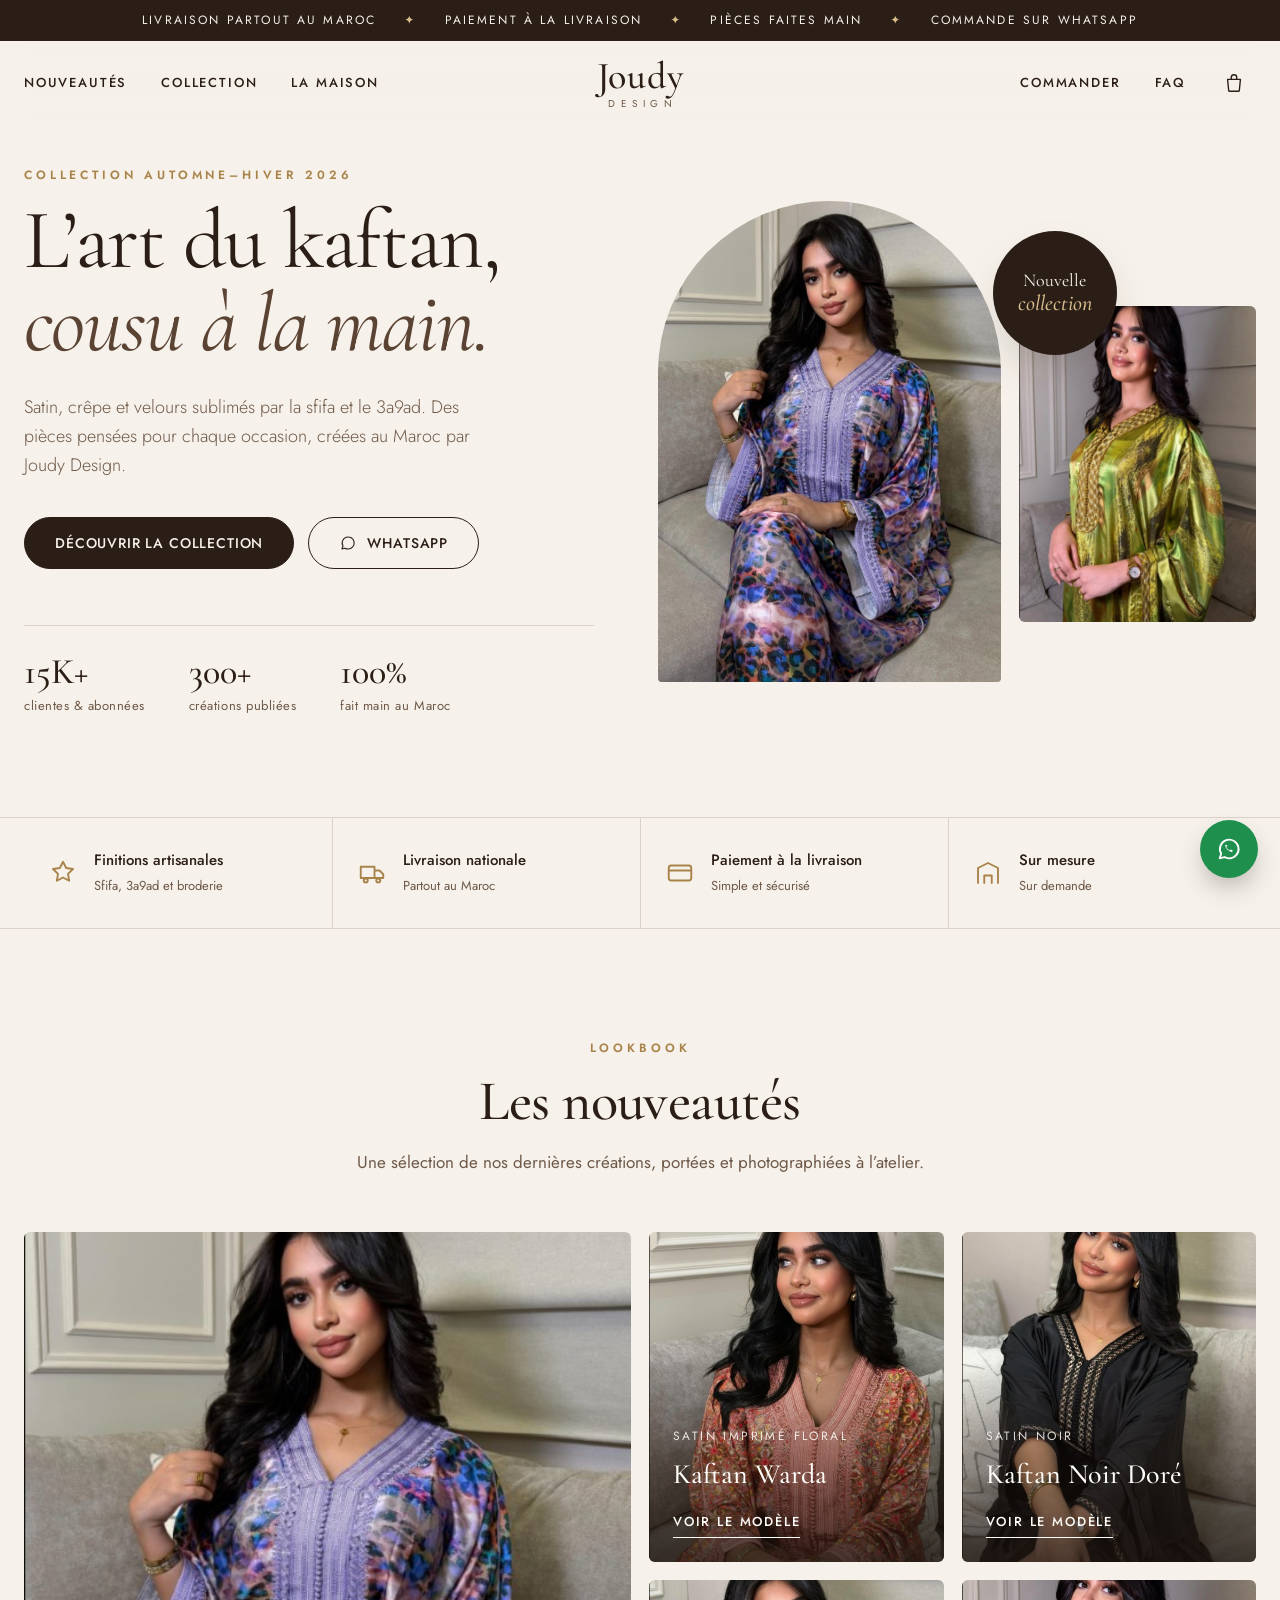
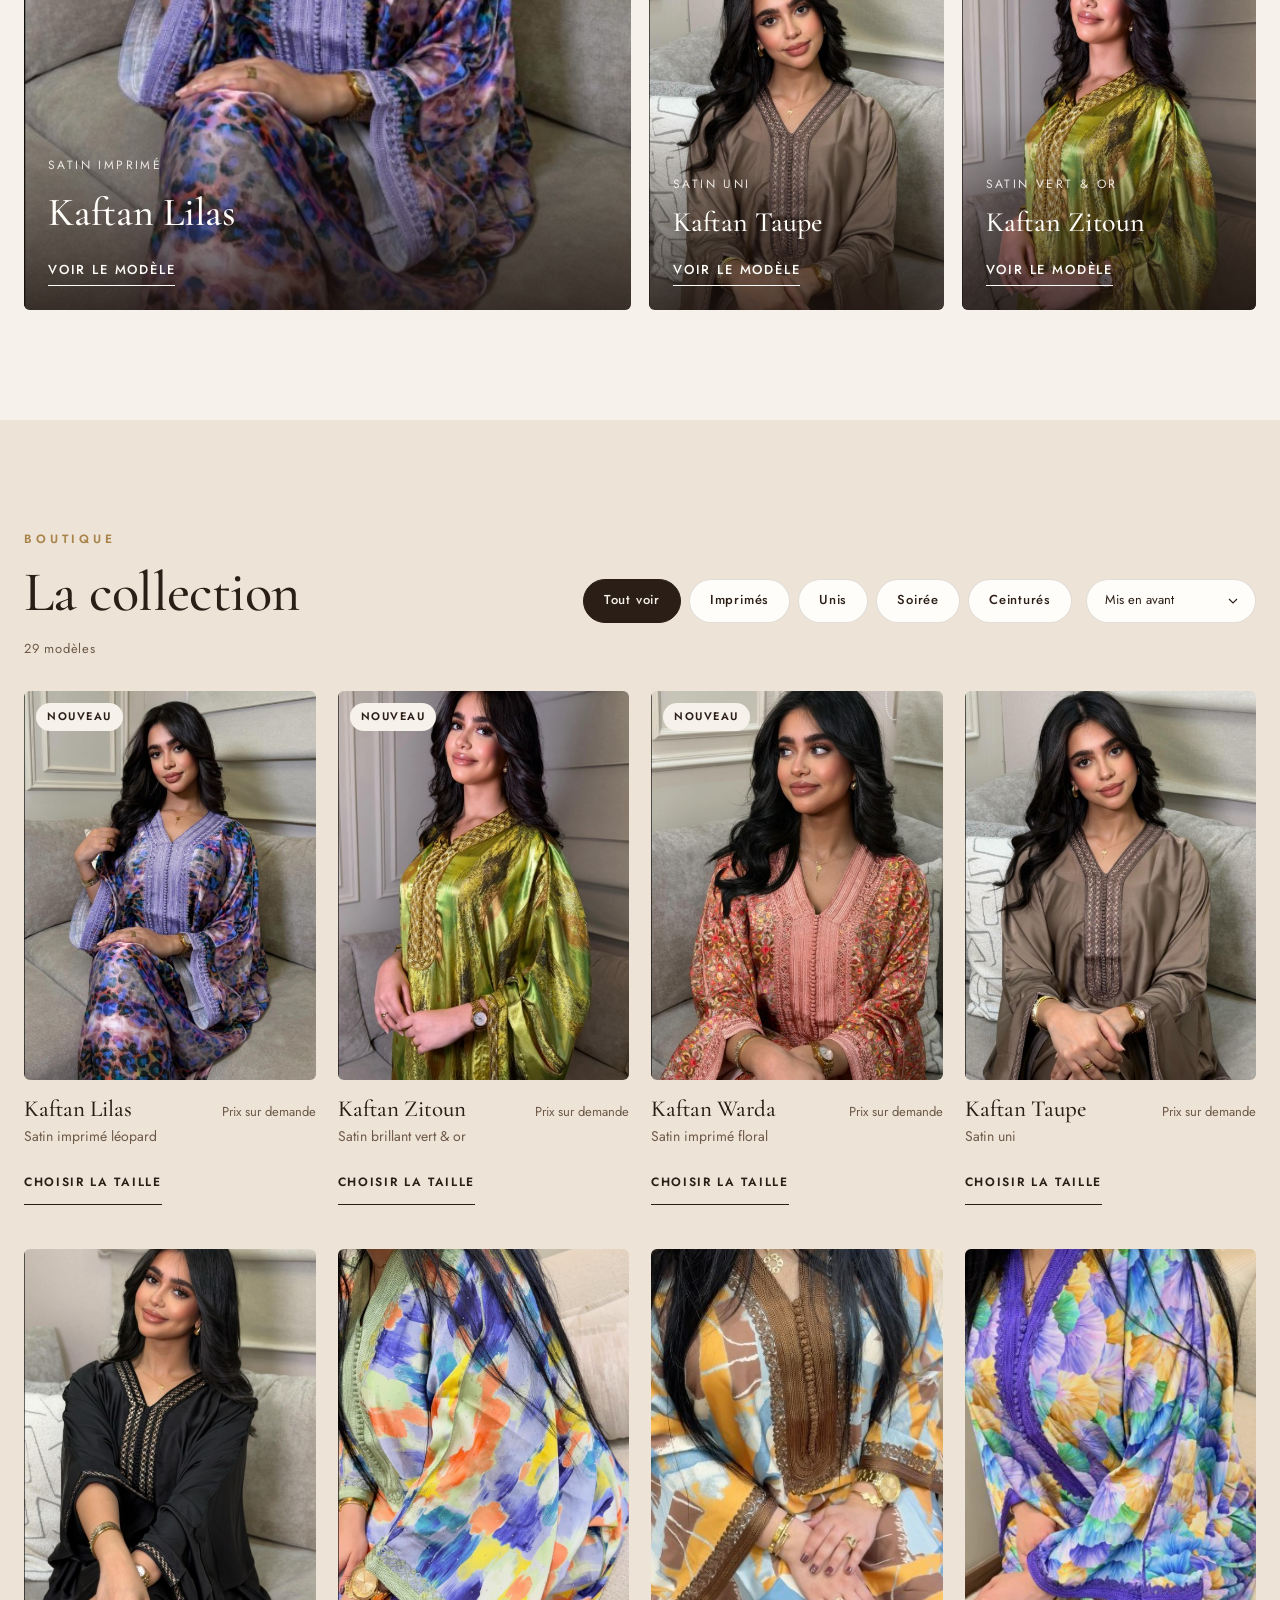
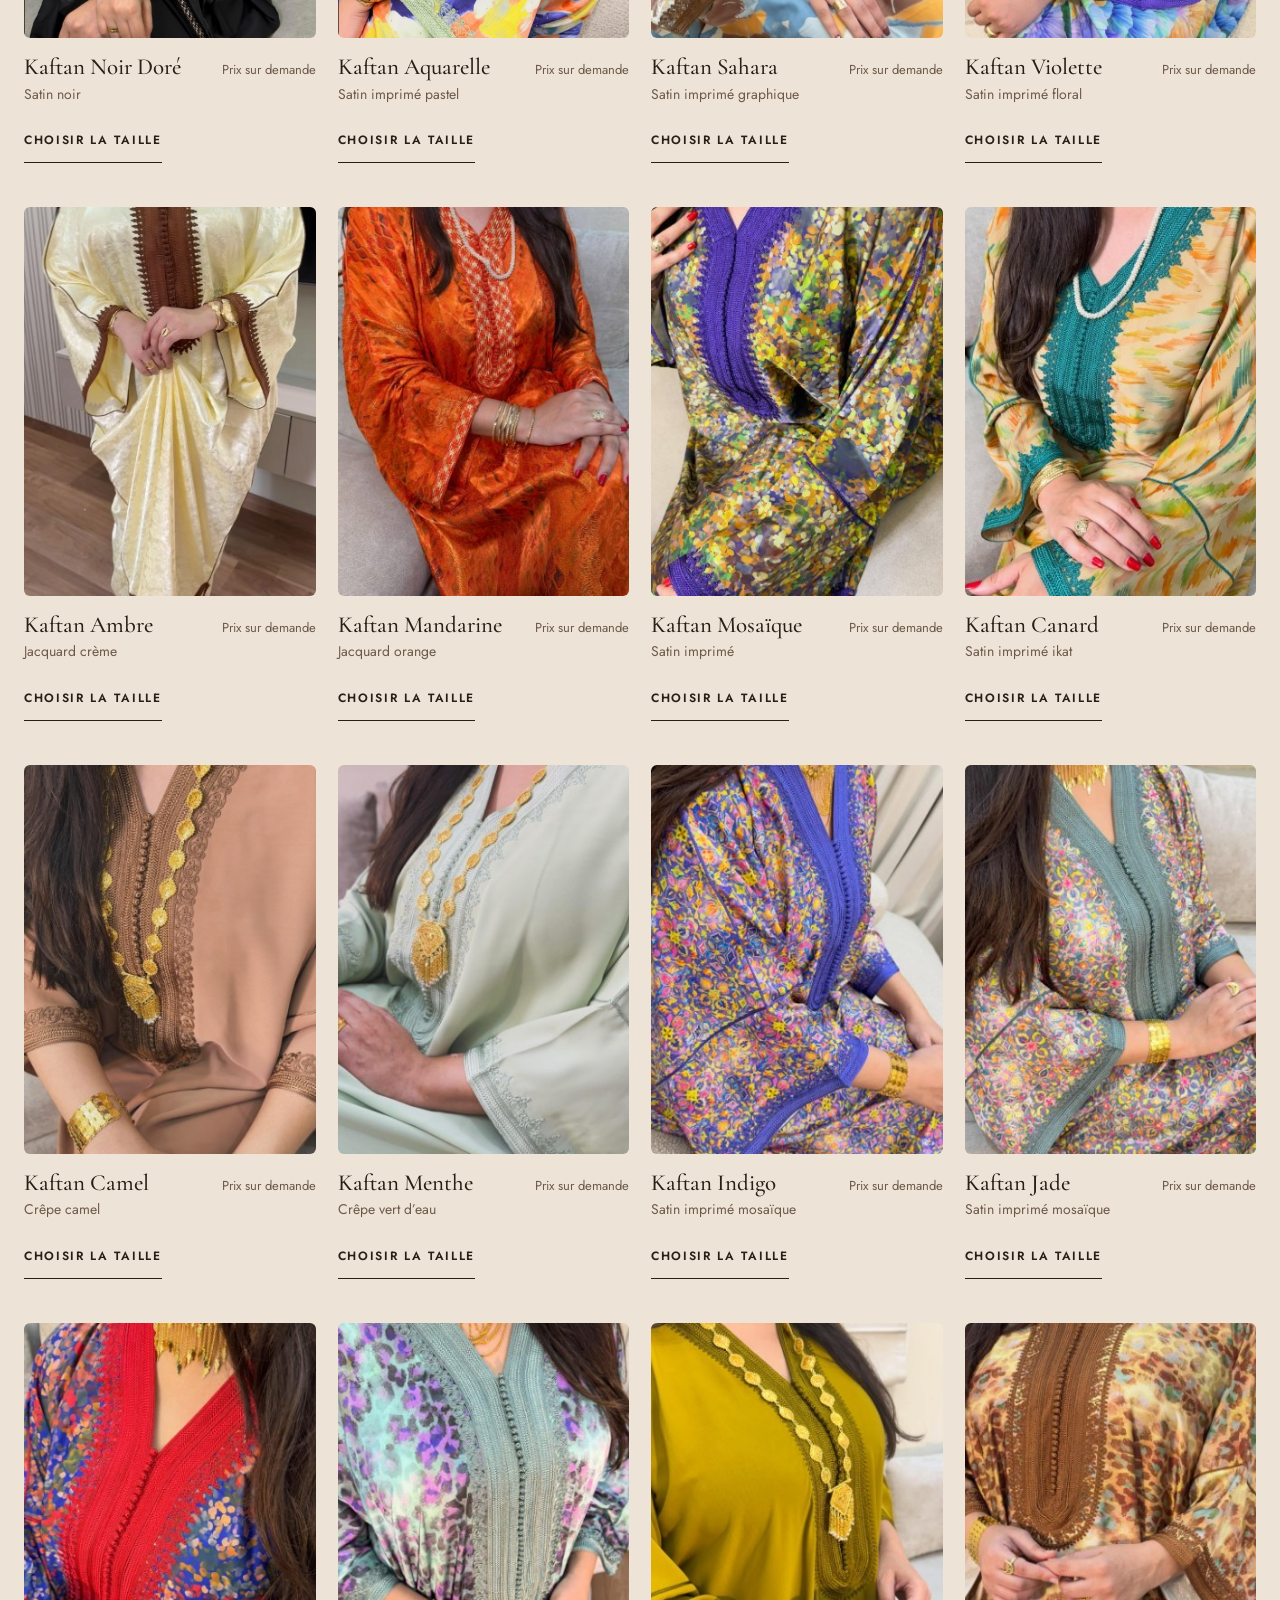
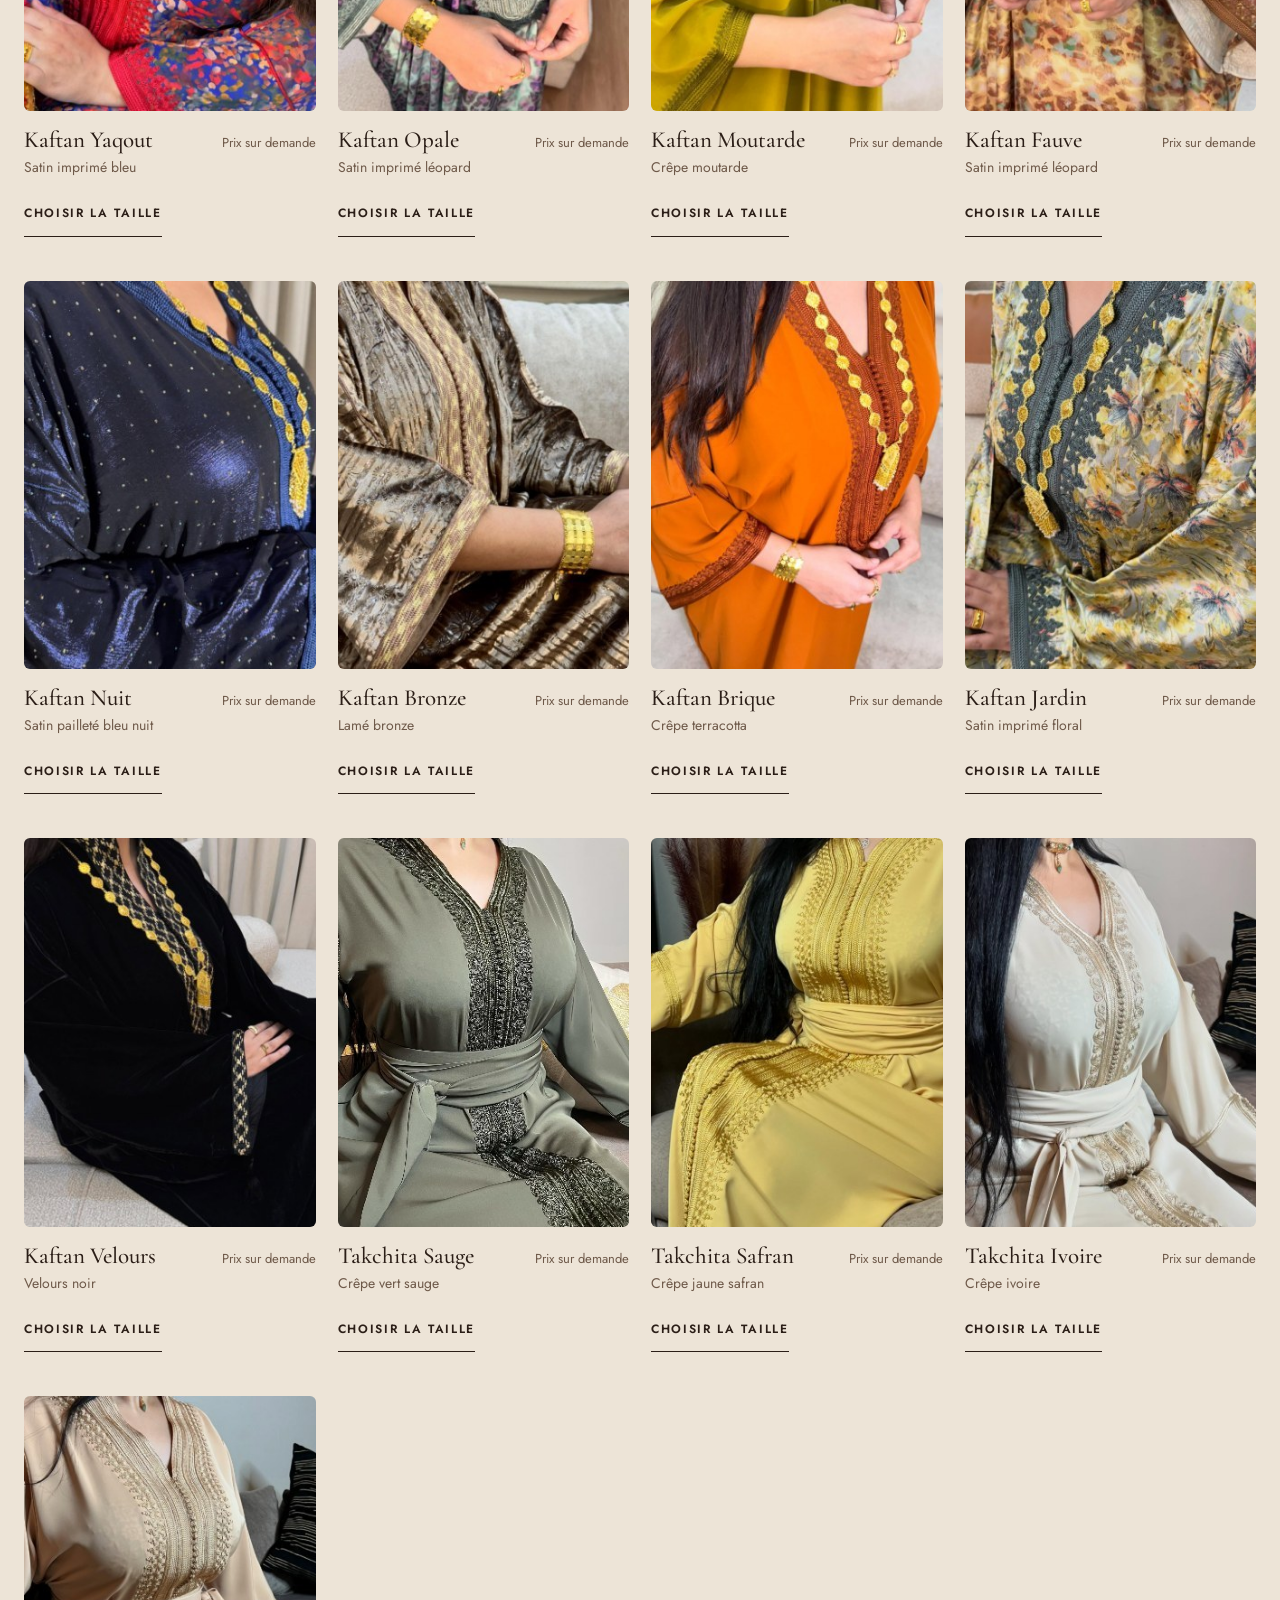
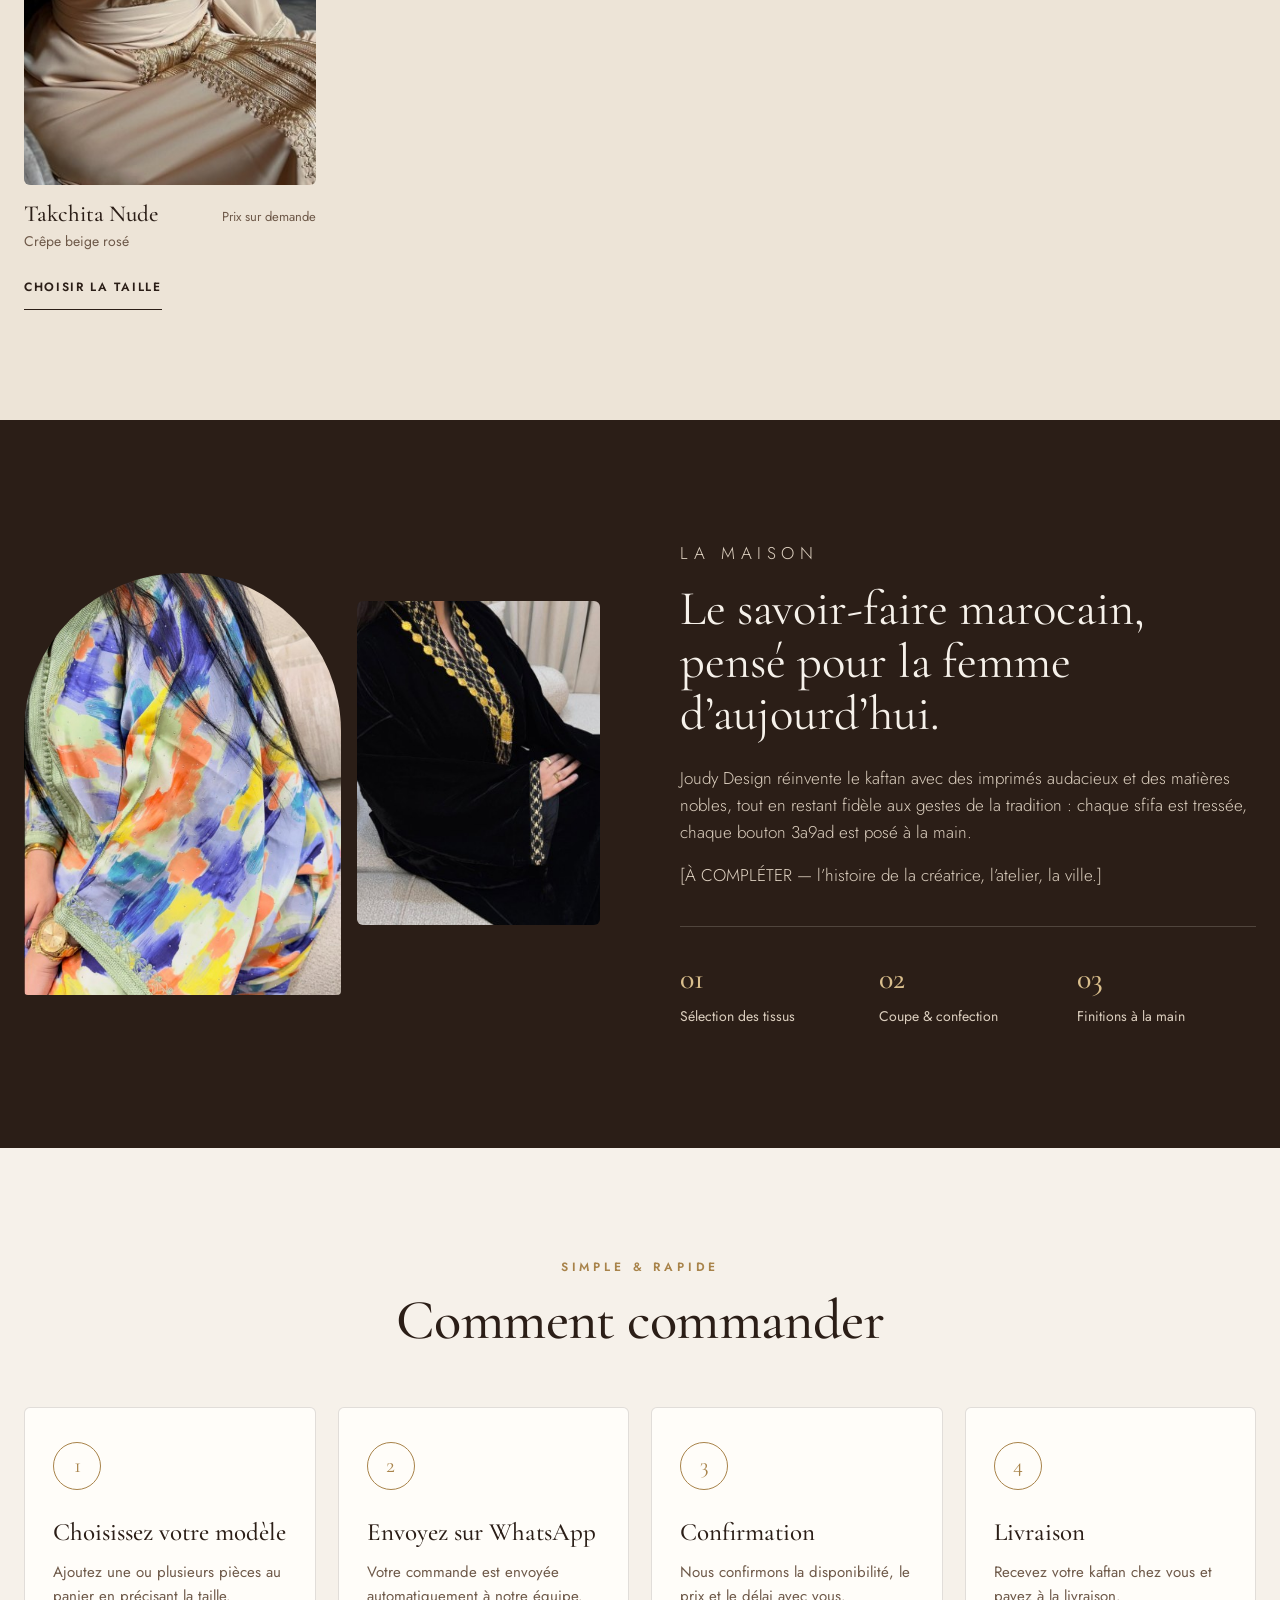
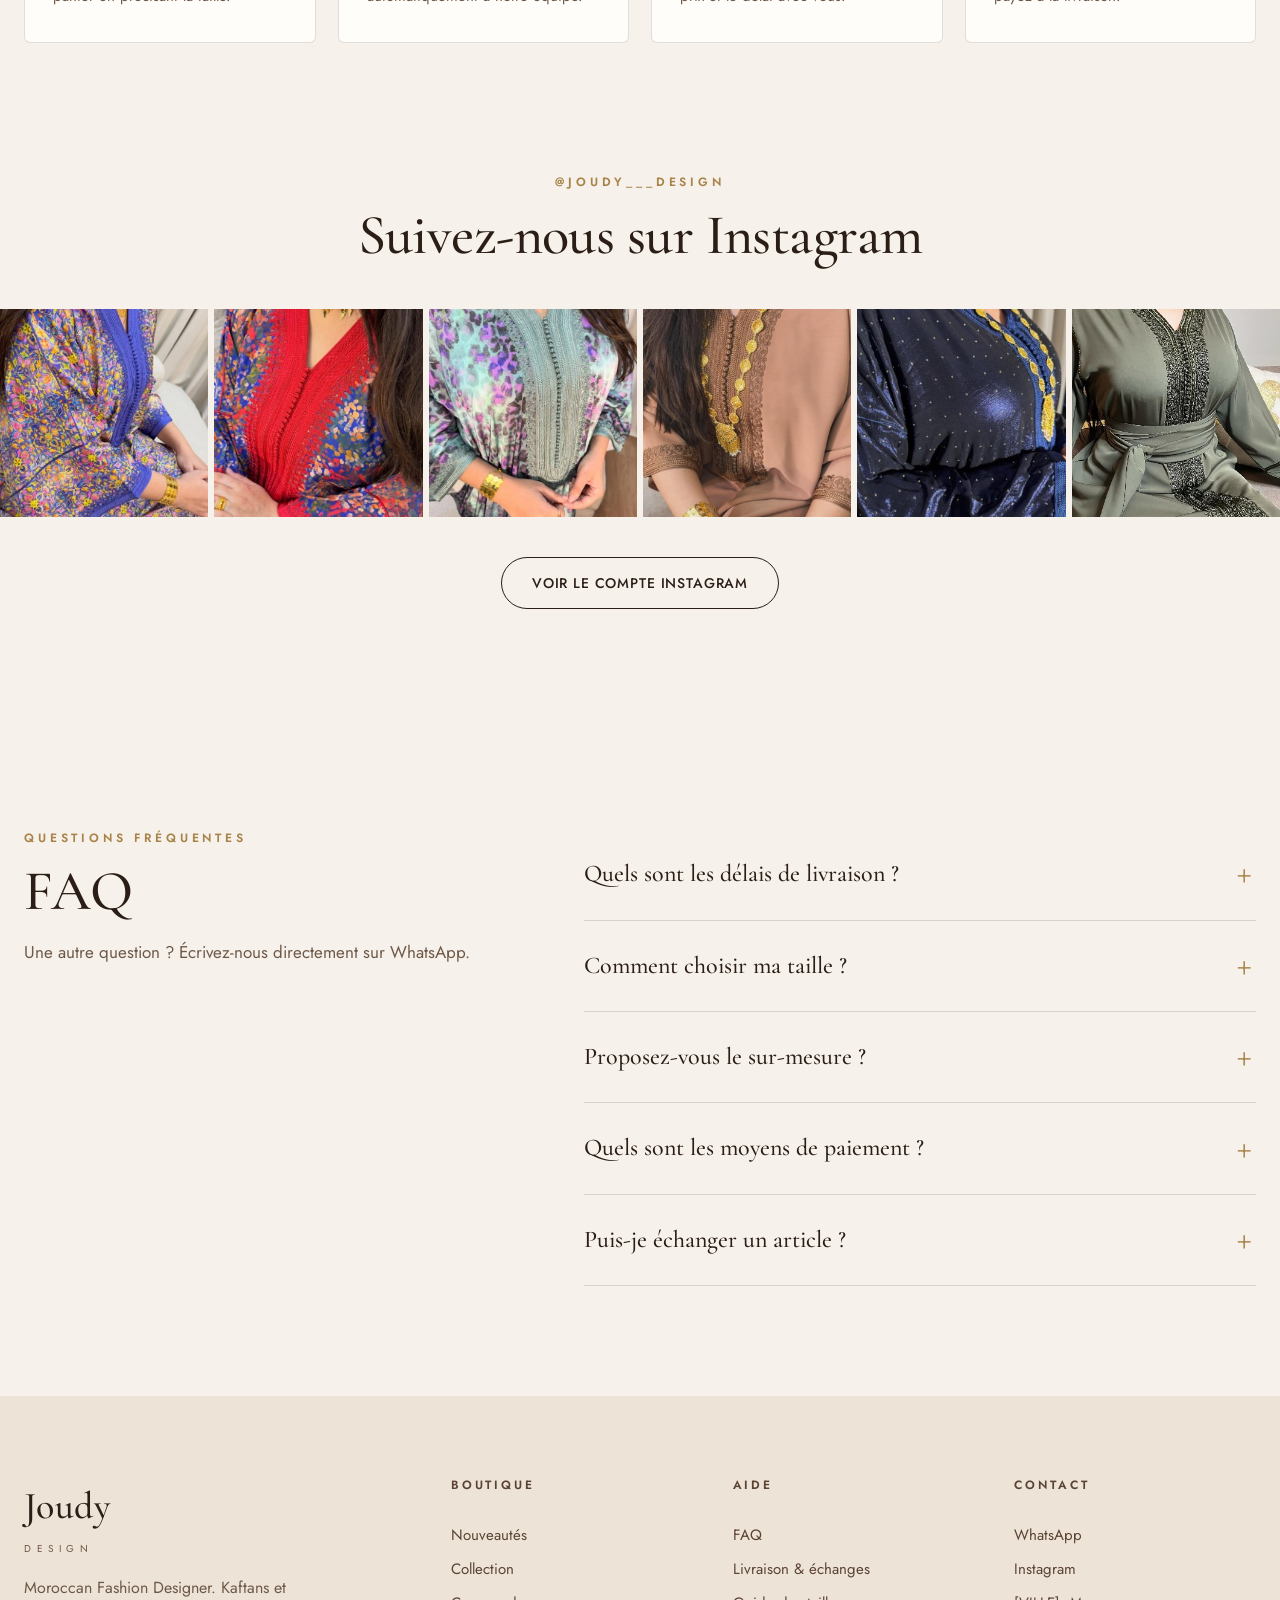
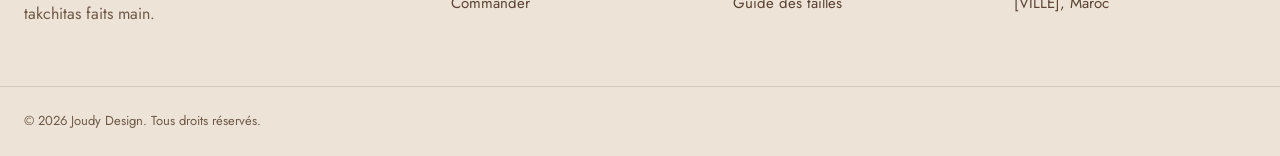
==== index.html @ 3c3fc617 "Site boutique Joudy Design : catalogue, aperçu produit, panier et commande WhatsApp Co-Authored-By: " ====
<!doctype html>
<html lang="fr">
<head>
  <meta charset="utf-8">
  <meta name="viewport" content="width=device-width, initial-scale=1">
  <title>Joudy Design — Kaftans & Takchitas faits main au Maroc</title>
  <meta name="description" content="Joudy Design, créatrice marocaine : kaftans et takchitas en satin, crêpe et velours, finitions sfifa et 3a9ad faites main. Commande sur WhatsApp, livraison partout au Maroc.">
  <meta property="og:title" content="Joudy Design — Moroccan Fashion Designer">
  <meta property="og:description" content="Kaftans et takchitas faits main. Livraison partout au Maroc.">
  <meta property="og:image" content="assets/img/looks/lilas.jpg">
  <link rel="preconnect" href="https://fonts.googleapis.com">
  <link rel="preconnect" href="https://fonts.gstatic.com" crossorigin>
  <link href="https://fonts.googleapis.com/css2?family=Cormorant+Garamond:ital,wght@0,400;0,500;0,600;1,400;1,500&family=Jost:wght@300;400;500;600&display=swap" rel="stylesheet">
  <link rel="stylesheet" href="assets/css/style.css">
</head>
<body>

  <div class="announce">
    <div class="announce__track">
      <span>Livraison partout au Maroc</span><span aria-hidden="true">✦</span>
      <span>Paiement à la livraison</span><span aria-hidden="true">✦</span>
      <span>Pièces faites main</span><span aria-hidden="true">✦</span>
      <span>Commande sur WhatsApp</span>
    </div>
  </div>

  <header class="header" id="header">
    <div class="container header__inner">
      <button class="icon-btn header__burger" id="menuOpen" aria-label="Ouvrir le menu" aria-controls="mobileNav" aria-expanded="false">
        <svg viewBox="0 0 24 24" aria-hidden="true"><path d="M3 7h18M3 12h18M3 17h18"/></svg>
      </button>

      <nav class="nav nav--left" aria-label="Navigation principale">
        <a href="#nouveautes">Nouveautés</a>
        <a href="#collection">Collection</a>
        <a href="#maison">La maison</a>
      </nav>

      <a href="#top" class="logo" aria-label="Joudy Design — accueil">
        <span class="logo__mark">Joudy</span>
        <span class="logo__sub">Design</span>
      </a>

      <div class="header__right">
        <nav class="nav" aria-label="Navigation secondaire">
          <a href="#commande">Commander</a>
          <a href="#faq">FAQ</a>
        </nav>
        <button class="icon-btn cart-btn" id="cartOpen" aria-label="Ouvrir le panier">
          <svg viewBox="0 0 24 24" aria-hidden="true"><path d="M5 8h14l-1.2 12.2a1 1 0 0 1-1 .8H7.2a1 1 0 0 1-1-.8L5 8z"/><path d="M9 8V6a3 3 0 0 1 6 0v2"/></svg>
          <span class="cart-btn__count" id="cartCount">0</span>
        </button>
      </div>
    </div>
  </header>

  <div class="mobile-nav" id="mobileNav" hidden>
    <div class="mobile-nav__panel">
      <button class="icon-btn mobile-nav__close" id="menuClose" aria-label="Fermer le menu">
        <svg viewBox="0 0 24 24" aria-hidden="true"><path d="M6 6l12 12M18 6L6 18"/></svg>
      </button>
      <a href="#nouveautes">Nouveautés</a>
      <a href="#collection">Collection</a>
      <a href="#maison">La maison</a>
      <a href="#commande">Commander</a>
      <a href="#faq">FAQ</a>
    </div>
  </div>

  <main id="top">

    <!-- HERO -->
    <section class="hero">
      <div class="container hero__grid">
        <div class="hero__text reveal">
          <p class="eyebrow">Collection automne–hiver 2026</p>
          <h1 class="hero__title">L’art du kaftan,<br><em>cousu à la main.</em></h1>
          <p class="hero__lead">Satin, crêpe et velours sublimés par la sfifa et le 3a9ad. Des pièces pensées pour chaque occasion, créées au Maroc par Joudy Design.</p>
          <div class="hero__ctas">
            <a href="#collection" class="btn btn--dark">Découvrir la collection</a>
            <a href="#" class="btn btn--ghost js-wa" data-msg="Bonjour Joudy Design, je souhaite avoir plus d’informations sur vos modèles.">
              <svg viewBox="0 0 24 24" aria-hidden="true"><path d="M4 20l1.3-4A8 8 0 1 1 12 20a8 8 0 0 1-4-1.1L4 20z"/></svg>
              WhatsApp
            </a>
          </div>
          <dl class="hero__stats">
            <div><dt>15K+</dt><dd>clientes & abonnées</dd></div>
            <div><dt>300+</dt><dd>créations publiées</dd></div>
            <div><dt>100%</dt><dd>fait main au Maroc</dd></div>
          </dl>
        </div>
        <div class="hero__visual reveal">
          <figure class="hero__main">
            <img src="assets/img/looks/lilas.jpg" alt="Mannequin portant le kaftan Lilas en satin imprimé léopard" fetchpriority="high">
          </figure>
          <figure class="hero__side">
            <img src="assets/img/looks/zitoun.jpg" alt="Kaftan Zitoun en satin vert et or">
          </figure>
          <div class="hero__badge">
            <span>Nouvelle</span>
            <strong>collection</strong>
          </div>
        </div>
      </div>
    </section>

    <!-- VALEURS -->
    <section class="values" aria-label="Nos engagements">
      <div class="container values__grid">
        <div class="value">
          <svg viewBox="0 0 24 24" aria-hidden="true"><path d="M12 3l2.5 5 5.5.8-4 3.9.9 5.5-4.9-2.6-4.9 2.6.9-5.5-4-3.9 5.5-.8z"/></svg>
          <div><strong>Finitions artisanales</strong><span>Sfifa, 3a9ad et broderie</span></div>
        </div>
        <div class="value">
          <svg viewBox="0 0 24 24" aria-hidden="true"><path d="M3 7h11v9H3zM14 10h4l3 3v3h-7z"/><circle cx="7" cy="18" r="1.6"/><circle cx="17" cy="18" r="1.6"/></svg>
          <div><strong>Livraison nationale</strong><span>Partout au Maroc</span></div>
        </div>
        <div class="value">
          <svg viewBox="0 0 24 24" aria-hidden="true"><rect x="3" y="6" width="18" height="12" rx="2"/><path d="M3 10h18"/></svg>
          <div><strong>Paiement à la livraison</strong><span>Simple et sécurisé</span></div>
        </div>
        <div class="value">
          <svg viewBox="0 0 24 24" aria-hidden="true"><path d="M4 20V8l8-4 8 4v12"/><path d="M9 20v-6h6v6"/></svg>
          <div><strong>Sur mesure</strong><span>Sur demande</span></div>
        </div>
      </div>
    </section>

    <!-- NOUVEAUTÉS / LOOKBOOK -->
    <section class="section" id="nouveautes">
      <div class="container">
        <div class="section__head reveal">
          <p class="eyebrow">Lookbook</p>
          <h2 class="section__title">Les nouveautés</h2>
          <p class="section__lead">Une sélection de nos dernières créations, portées et photographiées à l’atelier.</p>
        </div>
        <div class="looks">
          <article class="look look--tall reveal" data-id="lilas">
            <img src="assets/img/looks/lilas.jpg" alt="Kaftan Lilas" loading="lazy">
            <div class="look__info"><span>Satin imprimé</span><h3>Kaftan Lilas</h3><button class="link-btn js-quick" data-id="lilas">Voir le modèle</button></div>
          </article>
          <article class="look reveal" data-id="rose">
            <img src="assets/img/looks/rose.jpg" alt="Kaftan Warda" loading="lazy">
            <div class="look__info"><span>Satin imprimé floral</span><h3>Kaftan Warda</h3><button class="link-btn js-quick" data-id="rose">Voir le modèle</button></div>
          </article>
          <article class="look reveal" data-id="noir-dore">
            <img src="assets/img/looks/noir.jpg" alt="Kaftan Noir Doré" loading="lazy">
            <div class="look__info"><span>Satin noir</span><h3>Kaftan Noir Doré</h3><button class="link-btn js-quick" data-id="noir-dore">Voir le modèle</button></div>
          </article>
          <article class="look reveal" data-id="taupe">
            <img src="assets/img/looks/taupe.jpg" alt="Kaftan Taupe" loading="lazy">
            <div class="look__info"><span>Satin uni</span><h3>Kaftan Taupe</h3><button class="link-btn js-quick" data-id="taupe">Voir le modèle</button></div>
          </article>
          <article class="look reveal" data-id="zitoun">
            <img src="assets/img/looks/zitoun.jpg" alt="Kaftan Zitoun" loading="lazy">
            <div class="look__info"><span>Satin vert & or</span><h3>Kaftan Zitoun</h3><button class="link-btn js-quick" data-id="zitoun">Voir le modèle</button></div>
          </article>
        </div>
      </div>
    </section>

    <!-- COLLECTION -->
    <section class="section section--sand" id="collection">
      <div class="container">
        <div class="collection__head reveal">
          <div>
            <p class="eyebrow">Boutique</p>
            <h2 class="section__title">La collection</h2>
          </div>
          <div class="collection__tools">
            <div class="filters" id="filters" role="group" aria-label="Filtrer par catégorie"></div>
            <label class="sort">
              <span class="visually-hidden">Trier</span>
              <select id="sort">
                <option value="default">Mis en avant</option>
                <option value="new">Nouveautés d’abord</option>
                <option value="az">Nom A → Z</option>
              </select>
            </label>
          </div>
        </div>
        <p class="collection__count" id="count" aria-live="polite"></p>
        <div class="grid" id="grid"></div>
      </div>
    </section>

    <!-- LA MAISON -->
    <section class="maison" id="maison">
      <div class="container maison__grid">
        <div class="maison__imgs reveal">
          <img src="assets/img/looks/aquarelle.jpg" alt="Détail de sfifa sur un kaftan imprimé" loading="lazy">
          <img src="assets/img/products/velours.jpg" alt="Détail du galon doré sur un kaftan en velours" loading="lazy">
        </div>
        <div class="maison__text reveal">
          <p class="eyebrow eyebrow--light">La maison</p>
          <h2>Le savoir-faire marocain, pensé pour la femme d’aujourd’hui.</h2>
          <p>Joudy Design réinvente le kaftan avec des imprimés audacieux et des matières nobles, tout en restant fidèle aux gestes de la tradition : chaque sfifa est tressée, chaque bouton 3a9ad est posé à la main.</p>
          <p>[À COMPLÉTER — l’histoire de la créatrice, l’atelier, la ville.]</p>
          <ul class="maison__list">
            <li><strong>01</strong><span>Sélection des tissus</span></li>
            <li><strong>02</strong><span>Coupe & confection</span></li>
            <li><strong>03</strong><span>Finitions à la main</span></li>
          </ul>
        </div>
      </div>
    </section>

    <!-- COMMANDER -->
    <section class="section" id="commande">
      <div class="container">
        <div class="section__head reveal">
          <p class="eyebrow">Simple & rapide</p>
          <h2 class="section__title">Comment commander</h2>
        </div>
        <ol class="steps">
          <li class="step reveal"><span class="step__n">1</span><h3>Choisissez votre modèle</h3><p>Ajoutez une ou plusieurs pièces au panier en précisant la taille.</p></li>
          <li class="step reveal"><span class="step__n">2</span><h3>Envoyez sur WhatsApp</h3><p>Votre commande est envoyée automatiquement à notre équipe.</p></li>
          <li class="step reveal"><span class="step__n">3</span><h3>Confirmation</h3><p>Nous confirmons la disponibilité, le prix et le délai avec vous.</p></li>
          <li class="step reveal"><span class="step__n">4</span><h3>Livraison</h3><p>Recevez votre kaftan chez vous et payez à la livraison.</p></li>
        </ol>
      </div>
    </section>

    <!-- INSTAGRAM -->
    <section class="insta">
      <div class="container insta__head reveal">
        <p class="eyebrow">@joudy___design</p>
        <h2 class="section__title">Suivez-nous sur Instagram</h2>
      </div>
      <div class="insta__strip">
        <img src="assets/img/products/indigo.jpg" alt="" loading="lazy">
        <img src="assets/img/products/yaqout.jpg" alt="" loading="lazy">
        <img src="assets/img/products/opale.jpg" alt="" loading="lazy">
        <img src="assets/img/products/camel.jpg" alt="" loading="lazy">
        <img src="assets/img/products/nuit.jpg" alt="" loading="lazy">
        <img src="assets/img/products/sauge.jpg" alt="" loading="lazy">
      </div>
      <div class="container insta__cta">
        <a class="btn btn--ghost js-insta" href="https://www.instagram.com/joudy___design/" target="_blank" rel="noopener">Voir le compte Instagram</a>
      </div>
    </section>

    <!-- FAQ -->
    <section class="section" id="faq">
      <div class="container faq">
        <div class="section__head section__head--left reveal">
          <p class="eyebrow">Questions fréquentes</p>
          <h2 class="section__title">FAQ</h2>
          <p class="section__lead">Une autre question ? Écrivez-nous directement sur WhatsApp.</p>
        </div>
        <div class="faq__list reveal">
          <details>
            <summary>Quels sont les délais de livraison ?</summary>
            <p>[À COMPLÉTER — ex. 24 à 72 h selon la ville pour les pièces disponibles.]</p>
          </details>
          <details>
            <summary>Comment choisir ma taille ?</summary>
            <p>Nos kaftans ont une coupe ample. Indiquez votre taille habituelle ; en cas de doute, envoyez-nous vos mesures sur WhatsApp et nous vous conseillerons.</p>
          </details>
          <details>
            <summary>Proposez-vous le sur-mesure ?</summary>
            <p>Oui, sur demande. Choisissez « Sur mesure » comme taille et nous vous contacterons pour prendre vos mesures.</p>
          </details>
          <details>
            <summary>Quels sont les moyens de paiement ?</summary>
            <p>Paiement à la livraison partout au Maroc. [À COMPLÉTER — virement, autres moyens.]</p>
          </details>
          <details>
            <summary>Puis-je échanger un article ?</summary>
            <p>[À COMPLÉTER — conditions d’échange et de retour.]</p>
          </details>
        </div>
      </div>
    </section>
  </main>

  <footer class="footer">
    <div class="container footer__grid">
      <div class="footer__brand">
        <span class="logo__mark">Joudy</span>
        <span class="logo__sub">Design</span>
        <p>Moroccan Fashion Designer. Kaftans et takchitas faits main.</p>
      </div>
      <div>
        <h4>Boutique</h4>
        <a href="#nouveautes">Nouveautés</a>
        <a href="#collection">Collection</a>
        <a href="#commande">Commander</a>
      </div>
      <div>
        <h4>Aide</h4>
        <a href="#faq">FAQ</a>
        <a href="#faq">Livraison & échanges</a>
        <a href="#faq">Guide des tailles</a>
      </div>
      <div>
        <h4>Contact</h4>
        <a href="#" class="js-wa" data-msg="Bonjour Joudy Design !">WhatsApp</a>
        <a href="https://www.instagram.com/joudy___design/" target="_blank" rel="noopener">Instagram</a>
        <span>[VILLE], Maroc</span>
      </div>
    </div>
    <div class="container footer__bottom">
      <span>© <span id="year"></span> Joudy Design. Tous droits réservés.</span>
    </div>
  </footer>

  <!-- Bouton WhatsApp flottant -->
  <a href="#" class="wa-float js-wa" data-msg="Bonjour Joudy Design !" aria-label="Nous écrire sur WhatsApp">
    <svg viewBox="0 0 24 24" aria-hidden="true"><path d="M4 20l1.3-4A8 8 0 1 1 12 20a8 8 0 0 1-4-1.1L4 20z"/><path d="M9.5 9.5c.3 1.6 1.4 3 3 3.8l1-.9 1.6.7-.3 1.4c-2.6.1-6-3-6.1-5.7l1.4-.4.7 1.6z" class="fill"/></svg>
  </a>

  <!-- Aperçu produit -->
  <div class="modal" id="modal" hidden>
    <div class="modal__backdrop" data-close></div>
    <div class="modal__dialog" role="dialog" aria-modal="true" aria-labelledby="modalTitle">
      <button class="icon-btn modal__close" data-close aria-label="Fermer">
        <svg viewBox="0 0 24 24" aria-hidden="true"><path d="M6 6l12 12M18 6L6 18"/></svg>
      </button>
      <div class="modal__img"><img id="modalImg" src="" alt=""></div>
      <div class="modal__body">
        <p class="eyebrow" id="modalCat"></p>
        <h2 id="modalTitle"></h2>
        <p class="modal__price" id="modalPrice"></p>
        <p class="modal__desc" id="modalDesc"></p>
        <fieldset class="sizes">
          <legend>Taille</legend>
          <div id="modalSizes"></div>
        </fieldset>
        <div class="qty">
          <span>Quantité</span>
          <div class="qty__ctrl">
            <button type="button" id="qtyMinus" aria-label="Diminuer">−</button>
            <output id="qtyVal">1</output>
            <button type="button" id="qtyPlus" aria-label="Augmenter">+</button>
          </div>
        </div>
        <div class="modal__ctas">
          <button class="btn btn--dark btn--block" id="modalAdd">Ajouter au panier</button>
          <a class="btn btn--ghost btn--block" id="modalWa" href="#" target="_blank" rel="noopener">Commander directement sur WhatsApp</a>
        </div>
        <ul class="modal__notes">
          <li>Livraison partout au Maroc</li>
          <li>Paiement à la livraison</li>
          <li>Fait main — légères variations possibles</li>
        </ul>
      </div>
    </div>
  </div>

  <!-- Panier -->
  <div class="drawer" id="drawer" hidden>
    <div class="drawer__backdrop" data-close-cart></div>
    <aside class="drawer__panel" role="dialog" aria-modal="true" aria-labelledby="cartTitle">
      <div class="drawer__head">
        <h2 id="cartTitle">Votre panier</h2>
        <button class="icon-btn" data-close-cart aria-label="Fermer le panier">
          <svg viewBox="0 0 24 24" aria-hidden="true"><path d="M6 6l12 12M18 6L6 18"/></svg>
        </button>
      </div>
      <div class="drawer__items" id="cartItems"></div>
      <div class="drawer__foot">
        <div class="drawer__total"><span>Total estimé</span><strong id="cartTotal">—</strong></div>
        <label class="field"><span>Nom complet</span><input id="cName" autocomplete="name" placeholder="Votre nom"></label>
        <label class="field"><span>Ville</span><input id="cCity" autocomplete="address-level2" placeholder="Votre ville"></label>
        <button class="btn btn--dark btn--block" id="checkout">Envoyer la commande sur WhatsApp</button>
        <p class="drawer__hint">Le prix final et le délai vous seront confirmés sur WhatsApp.</p>
      </div>
    </aside>
  </div>

  <div class="toast" id="toast" role="status" aria-live="polite"></div>

  <script src="assets/js/products.js"></script>
  <script src="assets/js/main.js"></script>
</body>
</html>
---- assets/css/style.css ----
/* ==========================================================
   Joudy Design — feuille de style
   ========================================================== */
:root {
  --ivory: #F6F1EA;
  --sand: #EDE4D7;
  --sand-2: #E2D5C3;
  --espresso: #2B1E17;
  --brown: #5B4334;
  --muted: #6E5949;
  --gold: #A8834A;
  --gold-light: #D9BE8C;
  --white: #FFFDF9;
  --line: rgba(43, 30, 23, .14);

  --serif: "Cormorant Garamond", Georgia, serif;
  --sans: "Jost", system-ui, -apple-system, sans-serif;

  --radius: 6px;
  --shadow: 0 20px 50px -20px rgba(43, 30, 23, .35);
  --ease: cubic-bezier(.2, .7, .2, 1);
  --container: 1280px;
}

*, *::before, *::after { box-sizing: border-box; }
html { scroll-behavior: smooth; scroll-padding-top: 90px; }
body {
  margin: 0;
  font-family: var(--sans);
  font-weight: 400;
  color: var(--espresso);
  background: var(--ivory);
  line-height: 1.6;
  -webkit-font-smoothing: antialiased;
}
img { max-width: 100%; display: block; }
a { color: inherit; text-decoration: none; }
button { font: inherit; color: inherit; }
svg { width: 22px; height: 22px; fill: none; stroke: currentColor; stroke-width: 1.5; stroke-linecap: round; stroke-linejoin: round; }
:focus-visible { outline: 2px solid var(--gold); outline-offset: 3px; }
.visually-hidden { position: absolute; width: 1px; height: 1px; overflow: hidden; clip: rect(0 0 0 0); white-space: nowrap; }
.container { width: 100%; max-width: var(--container); margin: 0 auto; padding: 0 24px; }

/* ---------- Typo ---------- */
.eyebrow {
  margin: 0 0 14px;
  font-size: 12px; font-weight: 600; letter-spacing: .32em; text-transform: uppercase;
  color: var(--gold);
}
.eyebrow--light { color: var(--gold-light); }
.section { padding: 110px 0; }
.section--sand { background: var(--sand); }
.section__head { text-align: center; max-width: 640px; margin: 0 auto 56px; }
.section__head--left { text-align: left; margin: 0; }
.section__title {
  margin: 0; font-family: var(--serif); font-weight: 500;
  font-size: clamp(38px, 4.4vw, 58px); line-height: 1.05; letter-spacing: -.01em;
}
.section__lead { margin: 18px 0 0; color: var(--muted); font-size: 17px; }

/* ---------- Boutons ---------- */
.btn {
  display: inline-flex; align-items: center; justify-content: center; gap: 10px;
  min-height: 52px; padding: 0 30px; border-radius: 999px;
  font-size: 14px; font-weight: 500; letter-spacing: .06em; text-transform: uppercase;
  border: 1px solid var(--espresso); cursor: pointer;
  transition: background .3s var(--ease), color .3s var(--ease), transform .3s var(--ease);
}
.btn svg { width: 18px; height: 18px; }
.btn--dark { background: var(--espresso); color: var(--ivory); }
.btn--dark:hover { background: var(--brown); border-color: var(--brown); }
.btn--ghost { background: transparent; color: var(--espresso); }
.btn--ghost:hover { background: var(--espresso); color: var(--ivory); }
.btn--block { width: 100%; }
.icon-btn {
  width: 44px; height: 44px; display: inline-flex; align-items: center; justify-content: center;
  background: none; border: 0; border-radius: 50%; cursor: pointer; transition: background .2s;
}
.icon-btn:hover { background: rgba(43, 30, 23, .06); }
.link-btn {
  background: none; border: 0; padding: 0 0 4px; cursor: pointer;
  font-size: 13px; letter-spacing: .14em; text-transform: uppercase; font-weight: 500;
  border-bottom: 1px solid currentColor;
}

/* ---------- Bandeau ---------- */
.announce { background: var(--espresso); color: var(--ivory); overflow: hidden; font-size: 12px; letter-spacing: .18em; text-transform: uppercase; }
.announce__track { display: flex; justify-content: center; gap: 28px; padding: 11px 24px; white-space: nowrap; }
.announce__track span[aria-hidden] { color: var(--gold-light); }
@media (max-width: 760px) {
  .announce__track { justify-content: flex-start; animation: marquee 22s linear infinite; }
}
@keyframes marquee { to { transform: translateX(-60%); } }

/* ---------- Header ---------- */
.header {
  position: sticky; top: 0; z-index: 50;
  background: rgba(246, 241, 234, .9); backdrop-filter: blur(12px); -webkit-backdrop-filter: blur(12px);
  border-bottom: 1px solid transparent; transition: border-color .3s, box-shadow .3s;
}
.header.is-scrolled { border-color: var(--line); }
.header__inner { display: grid; grid-template-columns: 1fr auto 1fr; align-items: center; height: 84px; }
.nav { display: flex; gap: 34px; font-size: 13px; font-weight: 500; letter-spacing: .14em; text-transform: uppercase; }
.nav a { position: relative; padding: 6px 0; }
.nav a::after { content: ""; position: absolute; left: 0; bottom: 0; width: 100%; height: 1px; background: currentColor; transform: scaleX(0); transform-origin: right; transition: transform .35s var(--ease); }
.nav a:hover::after { transform: scaleX(1); transform-origin: left; }
.header__right { display: flex; justify-content: flex-end; align-items: center; gap: 26px; }
.header__burger { display: none; }
.logo { display: flex; flex-direction: column; align-items: center; line-height: 1; }
.logo__mark { font-family: var(--serif); font-size: 38px; font-weight: 500; letter-spacing: .02em; }
.logo__sub { font-size: 10px; letter-spacing: .55em; text-transform: uppercase; margin-top: 4px; padding-left: .55em; color: var(--muted); }
.cart-btn { position: relative; }
.cart-btn__count {
  position: absolute; top: 4px; right: 2px; min-width: 18px; height: 18px; padding: 0 5px;
  border-radius: 999px; background: var(--gold); color: var(--white);
  font-size: 11px; font-weight: 600; line-height: 18px; text-align: center;
  transform: scale(0); transition: transform .3s var(--ease);
}
.cart-btn__count.has-items { transform: scale(1); }
.cart-btn.bump { animation: bump .45s var(--ease); }
@keyframes bump { 40% { transform: scale(1.18); } }

@media (max-width: 960px) {
  .nav { display: none; }
  .header__burger { display: inline-flex; }
  .header__inner { height: 72px; }
  .logo__mark { font-size: 32px; }
}

/* ---------- Menu mobile ---------- */
.mobile-nav { position: fixed; inset: 0; z-index: 80; background: rgba(43, 30, 23, .4); }
.mobile-nav__panel {
  width: min(86vw, 360px); height: 100%; background: var(--ivory); padding: 24px 32px;
  display: flex; flex-direction: column; gap: 6px; animation: slideIn .35s var(--ease);
}
.mobile-nav__panel a { font-family: var(--serif); font-size: 30px; padding: 8px 0; border-bottom: 1px solid var(--line); }
.mobile-nav__close { align-self: flex-end; margin-bottom: 20px; }
@keyframes slideIn { from { transform: translateX(-100%); } }

/* ---------- Hero ---------- */
.hero { padding: 40px 0 100px; overflow: hidden; }
.hero__grid { display: grid; grid-template-columns: 1fr 1.05fr; gap: 64px; align-items: center; }
.hero__title {
  margin: 0; font-family: var(--serif); font-weight: 400;
  font-size: clamp(50px, 6.6vw, 96px); line-height: .98; letter-spacing: -.02em;
}
.hero__title em { font-style: italic; color: var(--brown); }
.hero__lead { margin: 28px 0 0; max-width: 470px; font-size: 18px; color: var(--muted); font-weight: 300; }
.hero__ctas { display: flex; flex-wrap: wrap; gap: 14px; margin-top: 38px; }
.hero__stats { display: flex; gap: 44px; margin: 56px 0 0; padding-top: 28px; border-top: 1px solid var(--line); }
.hero__stats div { margin: 0; }
.hero__stats dt { font-family: var(--serif); font-size: 36px; font-weight: 500; line-height: 1; }
.hero__stats dd { margin: 6px 0 0; font-size: 13px; color: var(--muted); letter-spacing: .04em; }
.hero__visual { position: relative; display: grid; grid-template-columns: 1.45fr 1fr; gap: 18px; align-items: end; }
.hero__visual figure { margin: 0; overflow: hidden; }
.hero__main { border-radius: 280px 280px var(--radius) var(--radius); aspect-ratio: 3 / 4.2; }
.hero__side { border-radius: var(--radius); aspect-ratio: 3 / 4; margin-bottom: 60px !important; }
.hero__visual img { width: 100%; height: 100%; object-fit: cover; transition: transform 1.2s var(--ease); }
.hero__visual figure:hover img { transform: scale(1.04); }
.hero__badge {
  position: absolute; left: 56%; top: 30px; width: 124px; height: 124px; border-radius: 50%;
  background: var(--espresso); color: var(--ivory);
  display: flex; flex-direction: column; align-items: center; justify-content: center; text-align: center;
  font-family: var(--serif); font-size: 18px; line-height: 1.1; box-shadow: var(--shadow);
  animation: float 6s ease-in-out infinite;
}
.hero__badge strong { font-style: italic; font-weight: 500; font-size: 22px; color: var(--gold-light); }
@keyframes float { 50% { transform: translateY(-10px); } }

@media (max-width: 960px) {
  .hero { padding-top: 16px; }
  .hero__grid { grid-template-columns: 1fr; gap: 48px; }
  .hero__stats { gap: 28px; }
  .hero__badge { width: 100px; height: 100px; font-size: 15px; }
  .hero__badge strong { font-size: 18px; }
}

/* ---------- Valeurs ---------- */
.values { border-top: 1px solid var(--line); border-bottom: 1px solid var(--line); }
.values__grid { display: grid; grid-template-columns: repeat(4, minmax(0, 1fr)); }
.value { display: flex; align-items: center; gap: 16px; padding: 30px 24px; }
.value + .value { border-left: 1px solid var(--line); }
.value svg { width: 30px; height: 30px; color: var(--gold); flex: none; }
.value strong { display: block; font-weight: 500; font-size: 15px; }
.value span { font-size: 13px; color: var(--muted); }
@media (max-width: 960px) {
  .values__grid { grid-template-columns: repeat(2, minmax(0, 1fr)); }
  .value:nth-child(3) { border-left: 0; }
  .value:nth-child(n+3) { border-top: 1px solid var(--line); }
}
@media (max-width: 520px) {
  .values__grid { grid-template-columns: 1fr; }
  .value + .value { border-left: 0; border-top: 1px solid var(--line); }
}

/* ---------- Lookbook ---------- */
.looks { display: grid; grid-template-columns: repeat(4, minmax(0, 1fr)); grid-auto-rows: 330px; gap: 18px; }
.look { position: relative; overflow: hidden; border-radius: var(--radius); background: var(--sand); }
.look--tall { grid-column: span 2; grid-row: span 2; }
.look img { width: 100%; height: 100%; object-fit: cover; transition: transform 1.1s var(--ease); }
.look:hover img { transform: scale(1.05); }
.look__info {
  position: absolute; inset: auto 0 0 0; padding: 60px 24px 24px;
  background: linear-gradient(to top, rgba(28, 19, 14, .78), rgba(28, 19, 14, 0));
  color: var(--white);
}
.look__info span { font-size: 12px; letter-spacing: .2em; text-transform: uppercase; opacity: .85; }
.look__info h3 { margin: 4px 0 12px; font-family: var(--serif); font-weight: 500; font-size: 28px; }
.look--tall .look__info h3 { font-size: 40px; }
.look__info .link-btn { color: var(--white); }
@media (max-width: 960px) {
  .looks { grid-template-columns: repeat(2, minmax(0, 1fr)); grid-auto-rows: 300px; }
}
@media (max-width: 560px) {
  .looks { grid-template-columns: 1fr; grid-auto-rows: 440px; }
  .look--tall { grid-column: auto; grid-row: auto; }
}

/* ---------- Collection ---------- */
.collection__head { display: flex; flex-wrap: wrap; justify-content: space-between; align-items: flex-end; gap: 28px; margin-bottom: 16px; }
.collection__tools { display: flex; flex-wrap: wrap; gap: 14px; align-items: center; }
.filters { display: flex; flex-wrap: wrap; gap: 8px; }
.chip {
  min-height: 44px; padding: 0 20px; border-radius: 999px; cursor: pointer;
  border: 1px solid var(--line); background: var(--white);
  font-size: 13px; font-weight: 500; letter-spacing: .06em;
  transition: all .25s var(--ease);
}
.chip:hover { border-color: var(--espresso); }
.chip[aria-pressed="true"] { background: var(--espresso); border-color: var(--espresso); color: var(--ivory); }
.sort select {
  min-height: 44px; padding: 0 40px 0 18px; border-radius: 999px; border: 1px solid var(--line);
  background: var(--white) url("data:image/svg+xml,%3Csvg xmlns='http://www.w3.org/2000/svg' viewBox='0 0 24 24' fill='none' stroke='%232B1E17' stroke-width='1.6'%3E%3Cpath d='M6 9l6 6 6-6'/%3E%3C/svg%3E") no-repeat right 14px center / 16px;
  font: inherit; font-size: 13px; color: var(--espresso); appearance: none; cursor: pointer;
}
.collection__count { margin: 0 0 32px; font-size: 13px; color: var(--muted); letter-spacing: .06em; }

.grid { display: grid; grid-template-columns: repeat(4, minmax(0, 1fr)); gap: 44px 22px; }
@media (max-width: 1100px) { .grid { grid-template-columns: repeat(3, minmax(0, 1fr)); } }
@media (max-width: 760px)  { .grid { grid-template-columns: repeat(2, minmax(0, 1fr)); gap: 32px 14px; } }

.card { display: flex; flex-direction: column; animation: fadeUp .6s var(--ease) both; }
.card__media {
  position: relative; overflow: hidden; border-radius: var(--radius); background: var(--sand-2);
  aspect-ratio: 3 / 4; cursor: pointer; border: 0; padding: 0; width: 100%;
}
.card__media img { width: 100%; height: 100%; object-fit: cover; transition: transform 1s var(--ease); }
.card:hover .card__media img { transform: scale(1.05); }
.card__tag {
  position: absolute; top: 12px; left: 12px; padding: 5px 11px; border-radius: 999px;
  background: var(--ivory); font-size: 11px; font-weight: 600; letter-spacing: .14em; text-transform: uppercase;
}
.card__quick {
  position: absolute; left: 12px; right: 12px; bottom: 12px; min-height: 46px; border-radius: 999px;
  display: flex; align-items: center; justify-content: center;
  background: rgba(255, 253, 249, .94); font-size: 12px; font-weight: 600; letter-spacing: .14em; text-transform: uppercase;
  opacity: 0; transform: translateY(10px); transition: all .35s var(--ease);
}
.card:hover .card__quick, .card__media:focus-visible .card__quick { opacity: 1; transform: none; }
@media (hover: none) { .card__quick { display: none; } }
.card__body { padding-top: 16px; display: flex; flex-direction: column; gap: 2px; }
.card__row { display: flex; justify-content: space-between; align-items: baseline; gap: 10px; }
.card__name { margin: 0; font-family: var(--serif); font-size: 23px; font-weight: 500; line-height: 1.15; }
.card__price { font-size: 14px; font-weight: 500; white-space: nowrap; }
.card__price--ask { color: var(--muted); font-weight: 400; font-size: 13px; }
.card__fabric { font-size: 14px; color: var(--muted); }
.card__add {
  margin-top: 12px; align-self: flex-start; min-height: 44px; padding: 0;
  background: none; border: 0; cursor: pointer;
  font-size: 12px; font-weight: 600; letter-spacing: .14em; text-transform: uppercase;
  border-bottom: 1px solid var(--espresso);
}
@keyframes fadeUp { from { opacity: 0; transform: translateY(16px); } }

/* ---------- La maison ---------- */
.maison { background: var(--espresso); color: var(--ivory); padding: 120px 0; }
.maison__grid { display: grid; grid-template-columns: 1fr 1fr; gap: 80px; align-items: center; }
.maison__imgs { display: grid; grid-template-columns: 1.3fr 1fr; gap: 16px; align-items: end; }
.maison__imgs img { width: 100%; border-radius: var(--radius); object-fit: cover; aspect-ratio: 3 / 4; }
.maison__imgs img:first-child { border-radius: 240px 240px var(--radius) var(--radius); }
.maison__imgs img:last-child { margin-bottom: 70px; }
.maison__text h2 { margin: 0 0 24px; font-family: var(--serif); font-weight: 400; font-size: clamp(34px, 3.8vw, 52px); line-height: 1.08; }
.maison__text p { margin: 0 0 16px; color: #DCCFBF; font-weight: 300; font-size: 17px; }
.maison__list { list-style: none; margin: 36px 0 0; padding: 0; display: grid; grid-template-columns: repeat(3, minmax(0, 1fr)); gap: 20px; border-top: 1px solid rgba(246, 241, 234, .18); padding-top: 28px; }
.maison__list strong { display: block; font-family: var(--serif); font-size: 30px; font-weight: 500; color: var(--gold-light); }
.maison__list span { font-size: 14px; color: #DCCFBF; }
@media (max-width: 960px) {
  .maison { padding: 90px 0; }
  .maison__grid { grid-template-columns: 1fr; gap: 56px; }
}

/* ---------- Étapes ---------- */
.steps { list-style: none; margin: 0; padding: 0; display: grid; grid-template-columns: repeat(4, minmax(0, 1fr)); gap: 22px; }
.step { background: var(--white); border: 1px solid var(--line); border-radius: var(--radius); padding: 34px 28px; }
.step__n {
  display: inline-flex; width: 48px; height: 48px; border-radius: 50%; align-items: center; justify-content: center;
  border: 1px solid var(--gold); color: var(--gold); font-family: var(--serif); font-size: 22px; margin-bottom: 22px;
}
.step h3 { margin: 0 0 8px; font-family: var(--serif); font-weight: 500; font-size: 25px; }
.step p { margin: 0; font-size: 15px; color: var(--muted); }
@media (max-width: 960px) { .steps { grid-template-columns: repeat(2, minmax(0, 1fr)); } }
@media (max-width: 520px) { .steps { grid-template-columns: 1fr; } }

/* ---------- Instagram ---------- */
.insta { padding: 20px 0 110px; }
.insta__head { text-align: center; margin-bottom: 44px; }
.insta__strip { display: grid; grid-template-columns: repeat(6, minmax(0, 1fr)); gap: 6px; }
.insta__strip img { width: 100%; aspect-ratio: 1; object-fit: cover; transition: opacity .3s; }
.insta__strip img:hover { opacity: .85; }
.insta__cta { text-align: center; margin-top: 40px; }
@media (max-width: 760px) { .insta__strip { grid-template-columns: repeat(3, minmax(0, 1fr)); } }

/* ---------- FAQ ---------- */
.faq { display: grid; grid-template-columns: 1fr 1.4fr; gap: 80px; align-items: start; }
.faq__list details { border-bottom: 1px solid var(--line); }
.faq__list summary {
  list-style: none; cursor: pointer; padding: 26px 40px 26px 0; position: relative;
  font-family: var(--serif); font-size: 24px; font-weight: 500;
}
.faq__list summary::-webkit-details-marker { display: none; }
.faq__list summary::after {
  content: "+"; position: absolute; right: 4px; top: 50%; transform: translateY(-50%);
  font-family: var(--sans); font-weight: 300; font-size: 28px; color: var(--gold); transition: transform .3s;
}
.faq__list details[open] summary::after { transform: translateY(-50%) rotate(45deg); }
.faq__list p { margin: 0 0 26px; color: var(--muted); max-width: 620px; }
@media (max-width: 960px) { .faq { grid-template-columns: 1fr; gap: 32px; } }

/* ---------- Footer ---------- */
.footer { background: var(--sand); padding: 80px 0 0; }
.footer__grid { display: grid; grid-template-columns: 1.6fr 1fr 1fr 1fr; gap: 40px; padding-bottom: 60px; }
.footer__brand { display: flex; flex-direction: column; align-items: flex-start; }
.footer__brand .logo__sub { padding-left: 0; }
.footer__brand p { margin: 18px 0 0; max-width: 300px; color: var(--muted); }
.footer h4 { margin: 0 0 18px; font-size: 12px; font-weight: 600; letter-spacing: .24em; text-transform: uppercase; }
.footer__grid > div:not(.footer__brand) { display: flex; flex-direction: column; gap: 10px; font-size: 15px; color: var(--brown); }
.footer__grid a:hover { color: var(--espresso); }
.footer__bottom { border-top: 1px solid var(--line); padding: 24px; font-size: 13px; color: var(--muted); }
@media (max-width: 760px) { .footer__grid { grid-template-columns: 1fr 1fr; } .footer__brand { grid-column: 1 / -1; } }

/* ---------- WhatsApp flottant ---------- */
.wa-float {
  position: fixed; right: 22px; bottom: 22px; z-index: 40; width: 58px; height: 58px; border-radius: 50%;
  background: #1F8F4E; color: #fff; display: flex; align-items: center; justify-content: center;
  box-shadow: 0 12px 30px -10px rgba(0, 0, 0, .45); transition: transform .3s var(--ease);
}
.wa-float:hover { transform: scale(1.08); }
.wa-float svg { width: 28px; height: 28px; stroke-width: 1.6; }
.wa-float .fill { fill: currentColor; stroke: none; }

/* ---------- Modal produit ---------- */
.modal, .drawer { position: fixed; inset: 0; z-index: 100; }
.modal__backdrop, .drawer__backdrop { position: absolute; inset: 0; background: rgba(28, 19, 14, .55); animation: fade .3s; }
@keyframes fade { from { opacity: 0; } }
.modal__dialog {
  position: relative; margin: 4vh auto; width: min(1000px, calc(100% - 32px)); max-height: 92vh; overflow: auto;
  background: var(--ivory); border-radius: 10px; display: grid; grid-template-columns: 1fr 1fr;
  box-shadow: var(--shadow); animation: pop .4s var(--ease);
}
@keyframes pop { from { opacity: 0; transform: translateY(20px) scale(.98); } }
.modal__close { position: absolute; top: 12px; right: 12px; z-index: 2; background: var(--ivory); }
.modal__img { background: var(--sand-2); }
.modal__img img { width: 100%; height: 100%; object-fit: cover; min-height: 420px; }
.modal__body { padding: 48px 40px; }
.modal__body h2 { margin: 0; font-family: var(--serif); font-weight: 500; font-size: 42px; line-height: 1.05; }
.modal__price { margin: 10px 0 0; font-size: 18px; font-weight: 500; }
.modal__desc { margin: 16px 0 24px; color: var(--muted); }
.sizes { border: 0; margin: 0 0 20px; padding: 0; }
.sizes legend { font-size: 12px; font-weight: 600; letter-spacing: .2em; text-transform: uppercase; margin-bottom: 12px; }
.sizes div { display: flex; flex-wrap: wrap; gap: 8px; }
.size {
  min-width: 52px; min-height: 44px; padding: 0 14px; border-radius: 999px; cursor: pointer;
  border: 1px solid var(--line); background: var(--white); font-size: 14px;
}
.size[aria-pressed="true"] { background: var(--espresso); color: var(--ivory); border-color: var(--espresso); }
.qty { display: flex; justify-content: space-between; align-items: center; margin-bottom: 24px; }
.qty > span { font-size: 12px; font-weight: 600; letter-spacing: .2em; text-transform: uppercase; }
.qty__ctrl { display: flex; align-items: center; border: 1px solid var(--line); border-radius: 999px; background: var(--white); }
.qty__ctrl button { width: 44px; height: 44px; border: 0; background: none; cursor: pointer; font-size: 18px; }
.qty__ctrl output { min-width: 28px; text-align: center; }
.modal__ctas { display: flex; flex-direction: column; gap: 10px; }
.modal__notes { margin: 24px 0 0; padding: 20px 0 0; border-top: 1px solid var(--line); list-style: none; font-size: 14px; color: var(--muted); display: grid; gap: 6px; }
.modal__notes li::before { content: "✦"; color: var(--gold); margin-right: 10px; }
@media (max-width: 760px) {
  .modal__dialog { grid-template-columns: 1fr; margin: 0; width: 100%; max-height: 100vh; height: 100%; border-radius: 0; }
  .modal__img img { min-height: 0; aspect-ratio: 3 / 4; }
  .modal__body { padding: 32px 24px 40px; }
  .modal__body h2 { font-size: 34px; }
}

/* ---------- Panier ---------- */
.drawer__panel {
  position: absolute; top: 0; right: 0; height: 100%; width: min(440px, 100%);
  background: var(--ivory); display: flex; flex-direction: column; animation: slideRight .4s var(--ease);
}
@keyframes slideRight { from { transform: translateX(100%); } }
.drawer__head { display: flex; justify-content: space-between; align-items: center; padding: 22px 24px; border-bottom: 1px solid var(--line); }
.drawer__head h2 { margin: 0; font-family: var(--serif); font-weight: 500; font-size: 30px; }
.drawer__items { flex: 1; overflow: auto; padding: 8px 24px; }
.drawer__empty { text-align: center; padding: 60px 0; color: var(--muted); }
.drawer__empty p { margin: 0 0 20px; }
.line { display: grid; grid-template-columns: 76px 1fr auto; gap: 16px; padding: 18px 0; border-bottom: 1px solid var(--line); align-items: center; }
.line img { width: 76px; height: 100px; object-fit: cover; border-radius: 4px; }
.line h3 { margin: 0; font-family: var(--serif); font-weight: 500; font-size: 21px; }
.line p { margin: 2px 0 0; font-size: 13px; color: var(--muted); }
.line__qty { display: flex; align-items: center; gap: 4px; margin-top: 8px; }
.line__qty button { width: 32px; height: 32px; border-radius: 50%; border: 1px solid var(--line); background: var(--white); cursor: pointer; }
.line__remove { background: none; border: 0; cursor: pointer; color: var(--muted); font-size: 12px; text-decoration: underline; min-height: 44px; }
.drawer__foot { padding: 20px 24px 24px; border-top: 1px solid var(--line); background: var(--white); display: grid; gap: 12px; }
.drawer__total { display: flex; justify-content: space-between; font-size: 15px; }
.drawer__total strong { font-weight: 600; }
.field { display: grid; gap: 4px; font-size: 12px; font-weight: 600; letter-spacing: .14em; text-transform: uppercase; }
.field input { min-height: 46px; padding: 0 16px; border: 1px solid var(--line); border-radius: var(--radius); background: var(--ivory); font: inherit; font-size: 15px; text-transform: none; letter-spacing: 0; font-weight: 400; }
.drawer__hint { margin: 0; font-size: 12px; color: var(--muted); text-align: center; }

/* ---------- Toast ---------- */
.toast {
  position: fixed; left: 50%; bottom: 28px; z-index: 120; transform: translate(-50%, 20px);
  background: var(--espresso); color: var(--ivory); padding: 14px 24px; border-radius: 999px;
  font-size: 14px; opacity: 0; pointer-events: none; transition: all .35s var(--ease);
}
.toast.show { opacity: 1; transform: translate(-50%, 0); }

/* ---------- Apparitions ---------- */
.reveal { opacity: 0; transform: translateY(24px); transition: opacity .9s var(--ease), transform .9s var(--ease); }
.reveal.in { opacity: 1; transform: none; }
@media (prefers-reduced-motion: reduce) {
  *, *::before, *::after { animation: none !important; transition: none !important; }
  .reveal { opacity: 1; transform: none; }
}
body.no-scroll { overflow: hidden; }
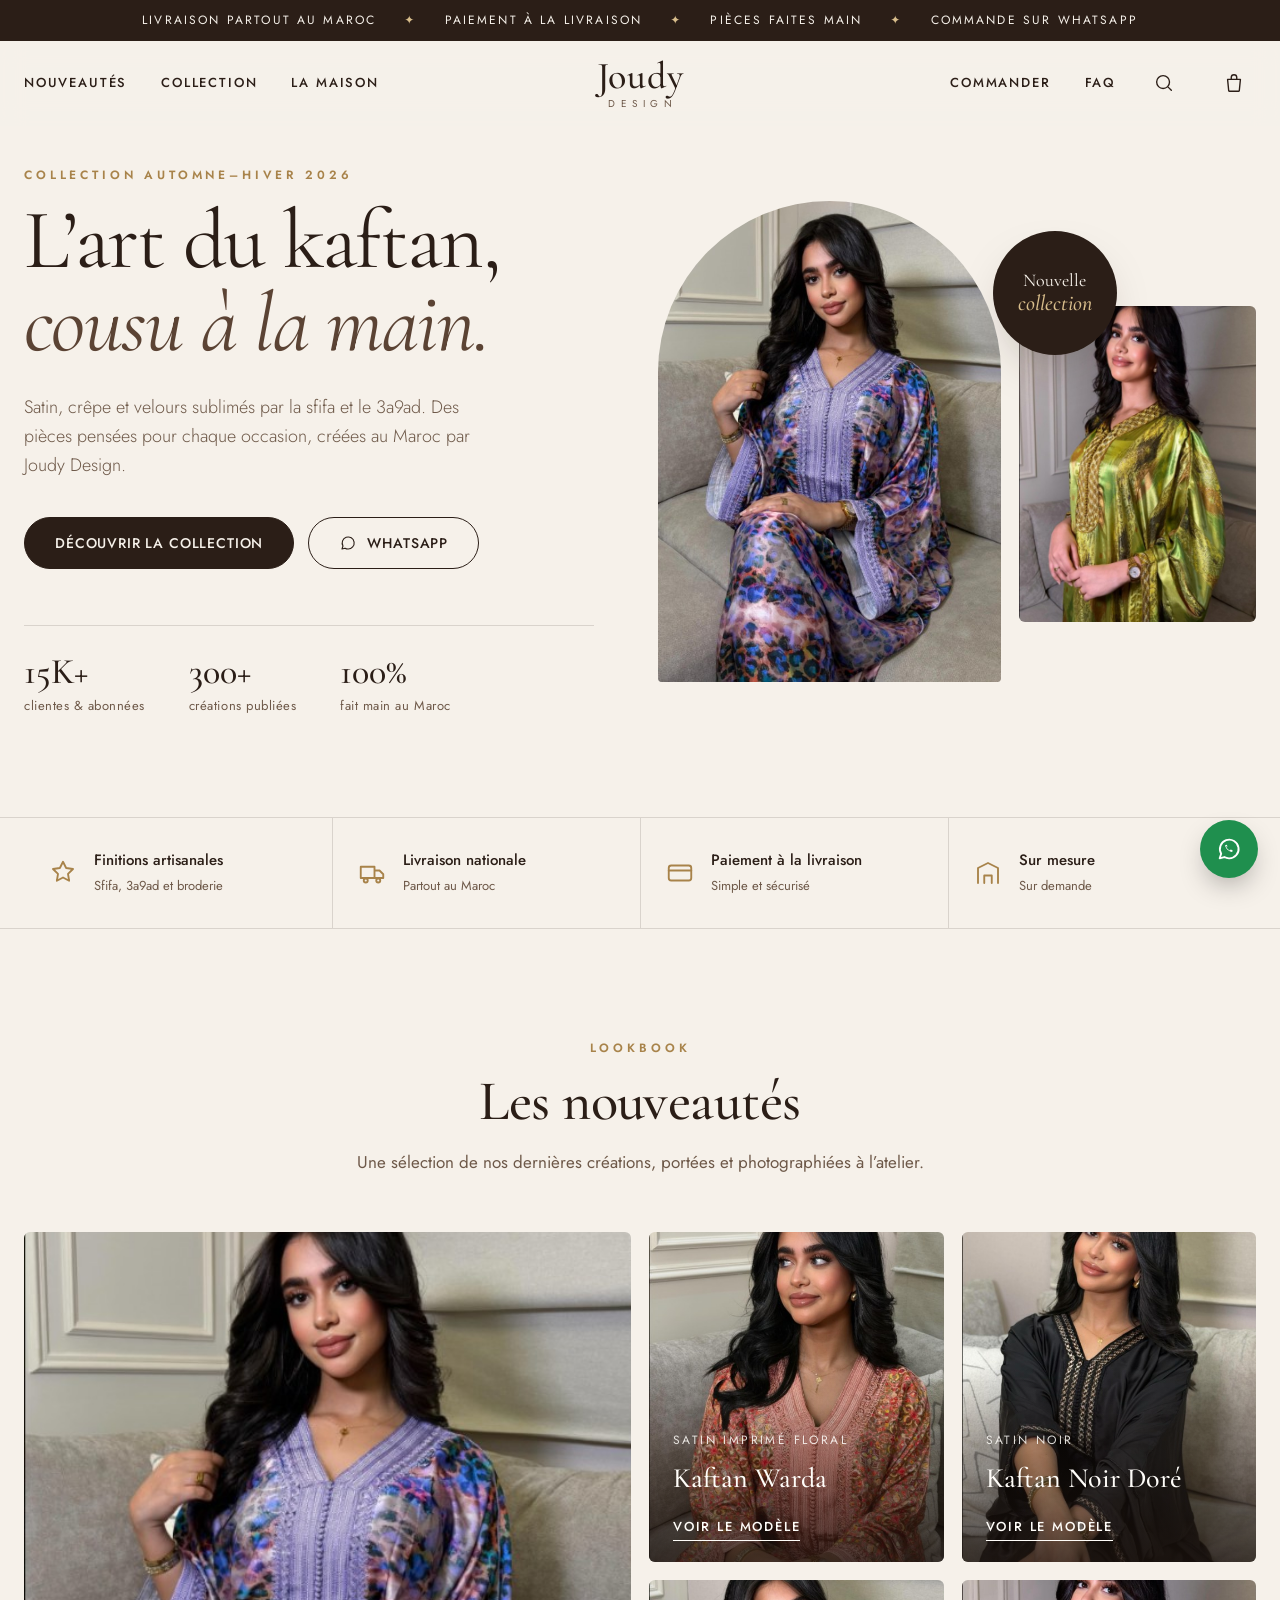
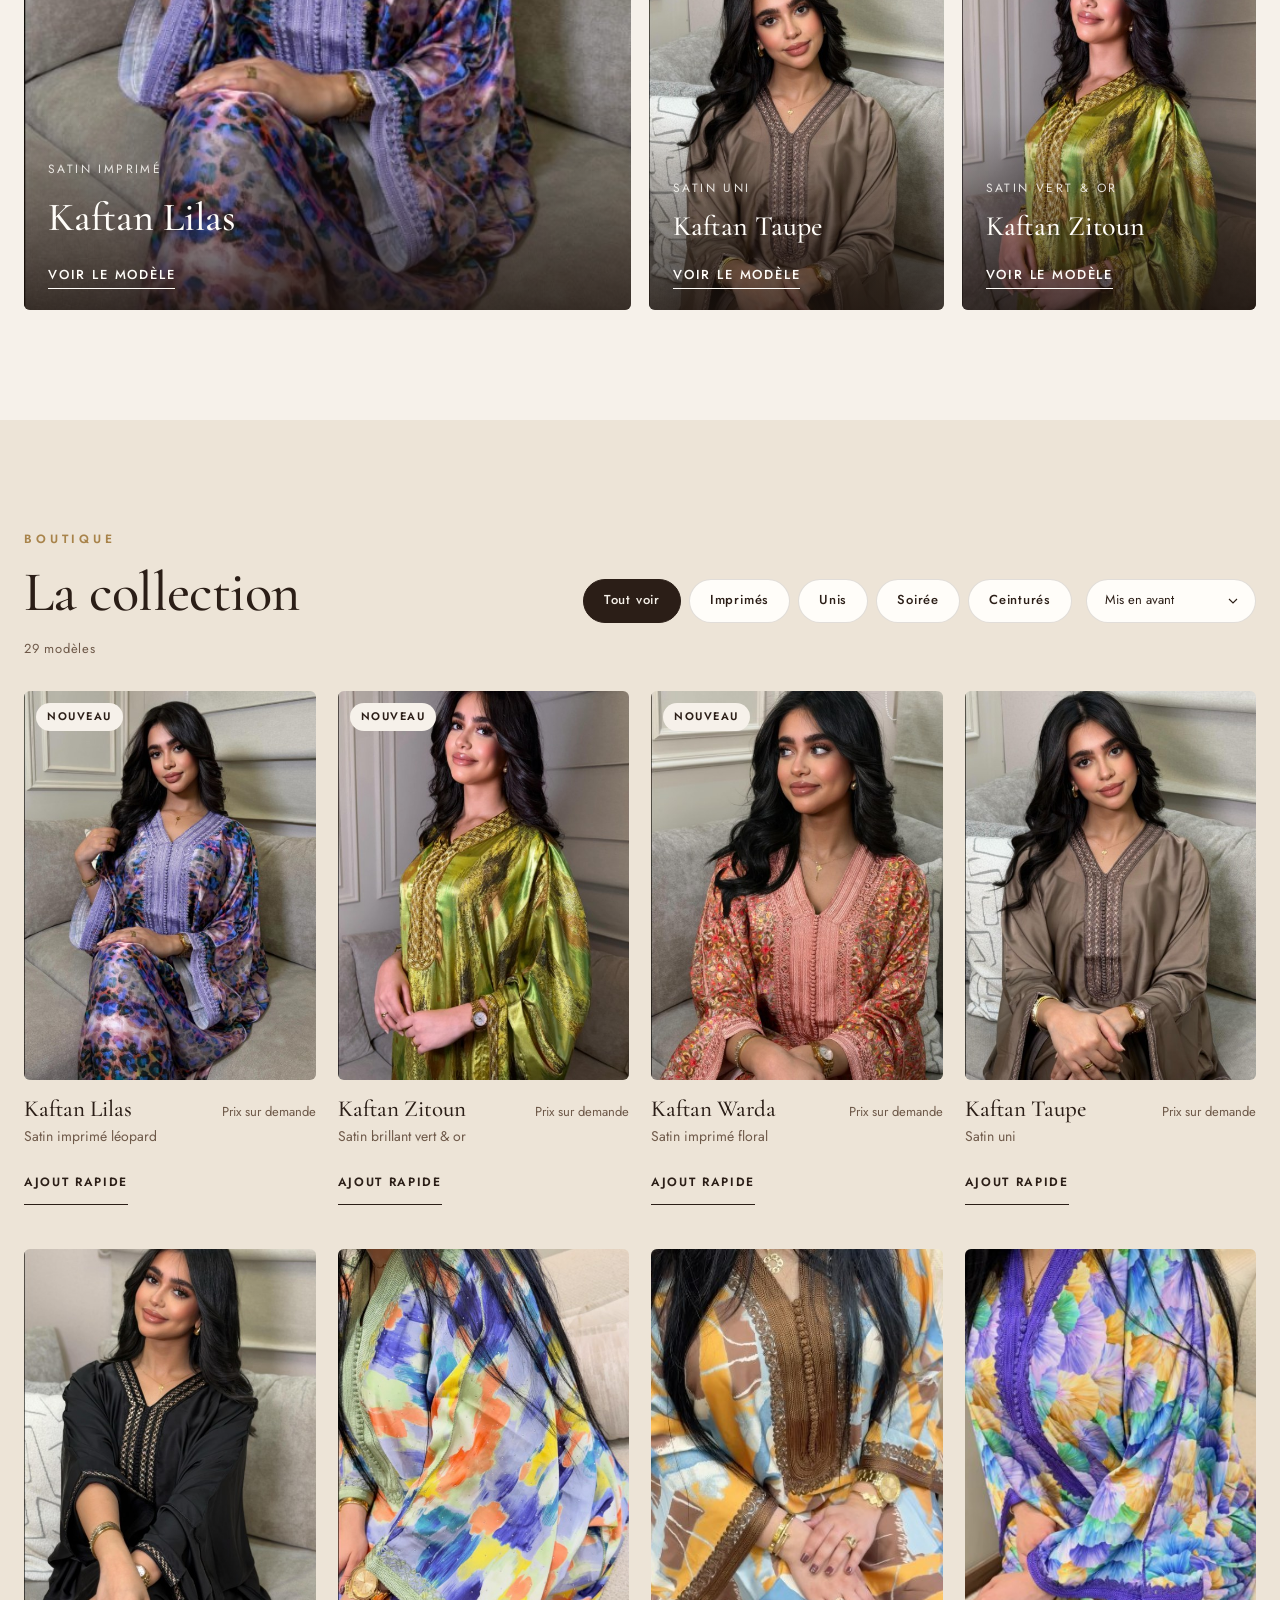
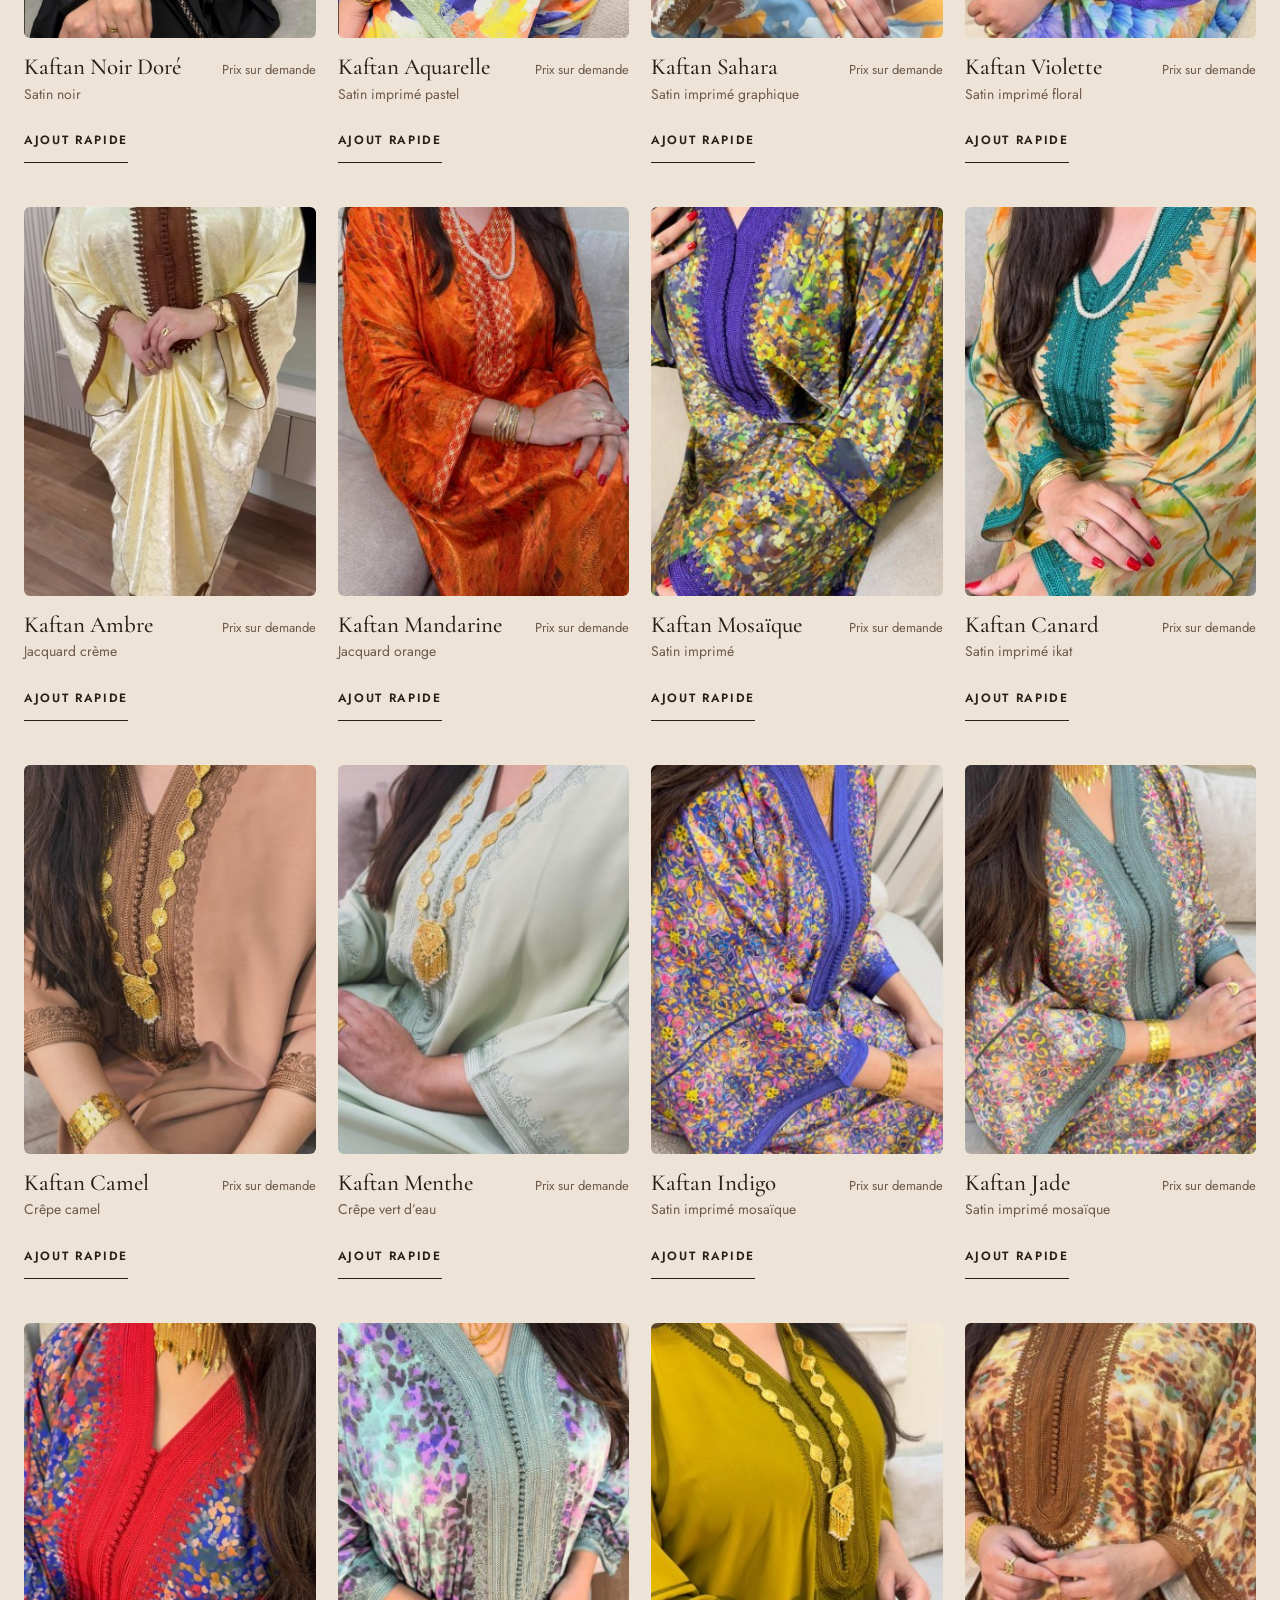
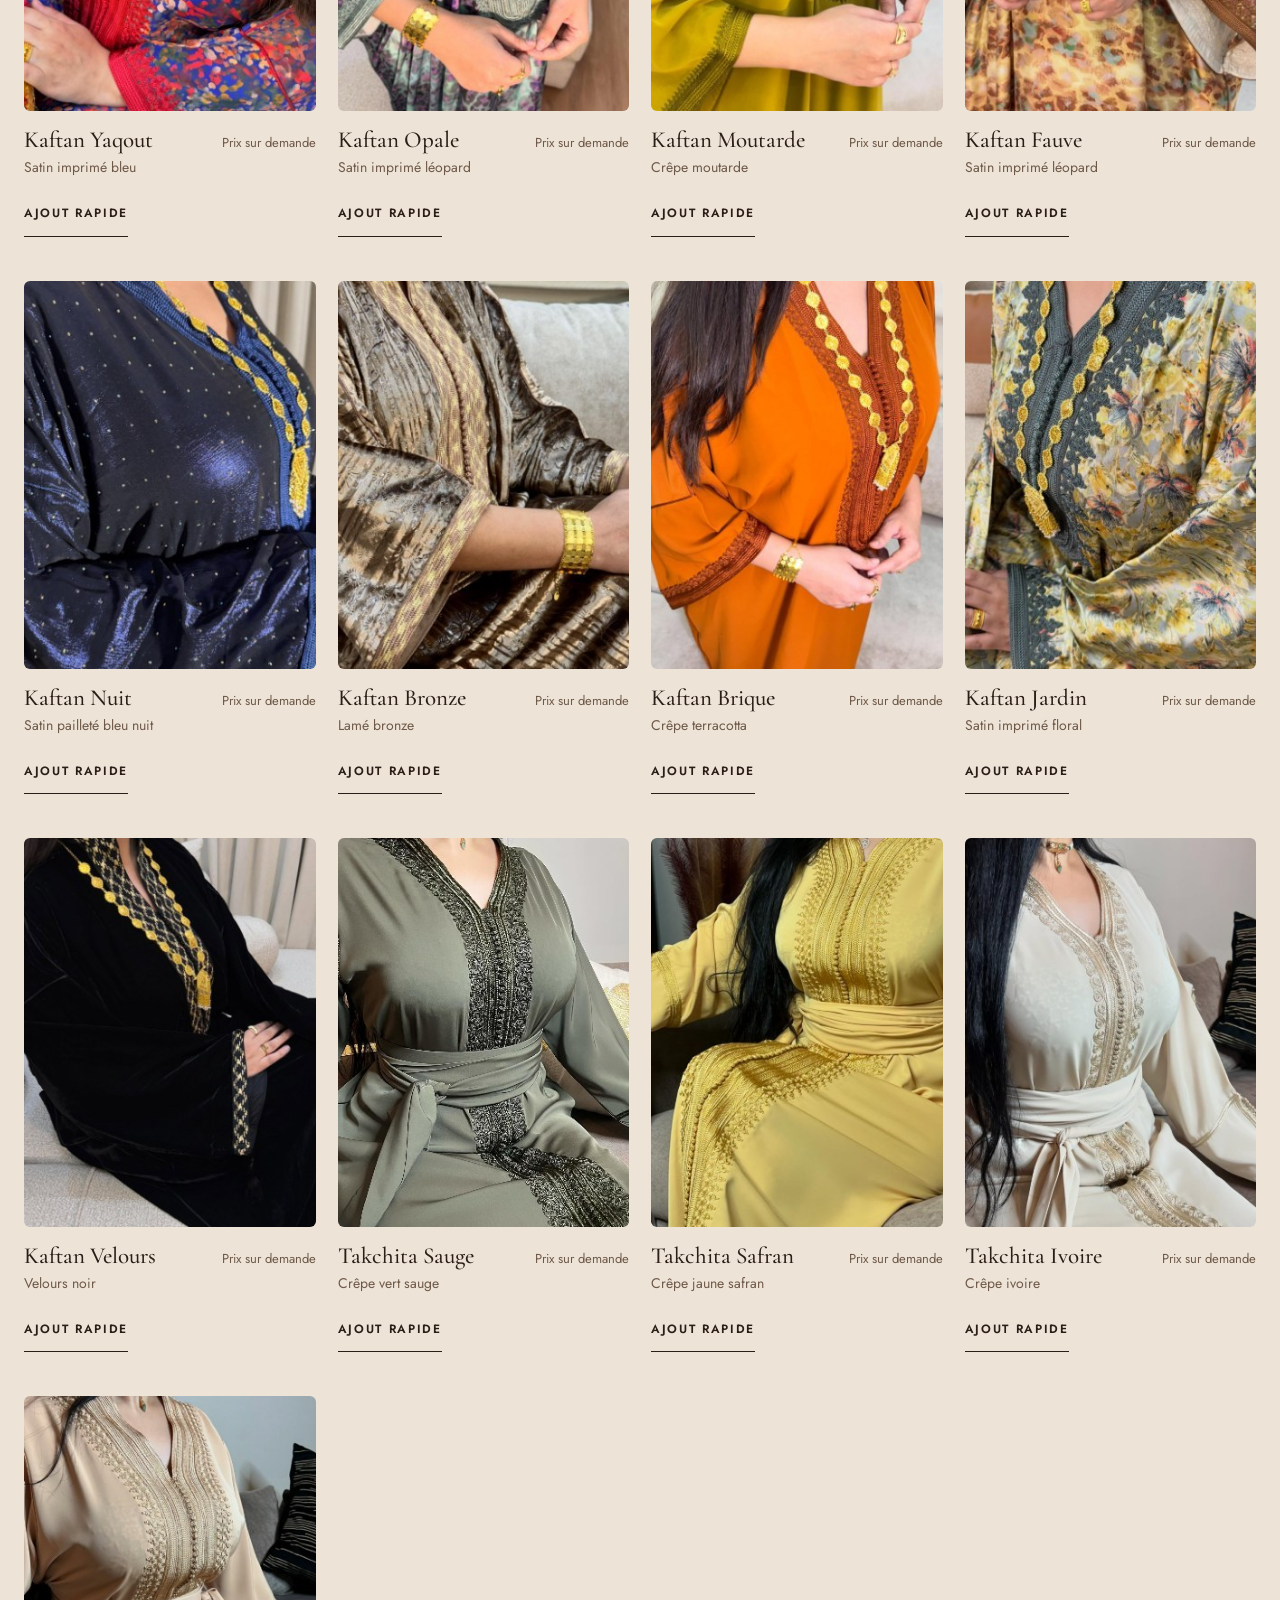
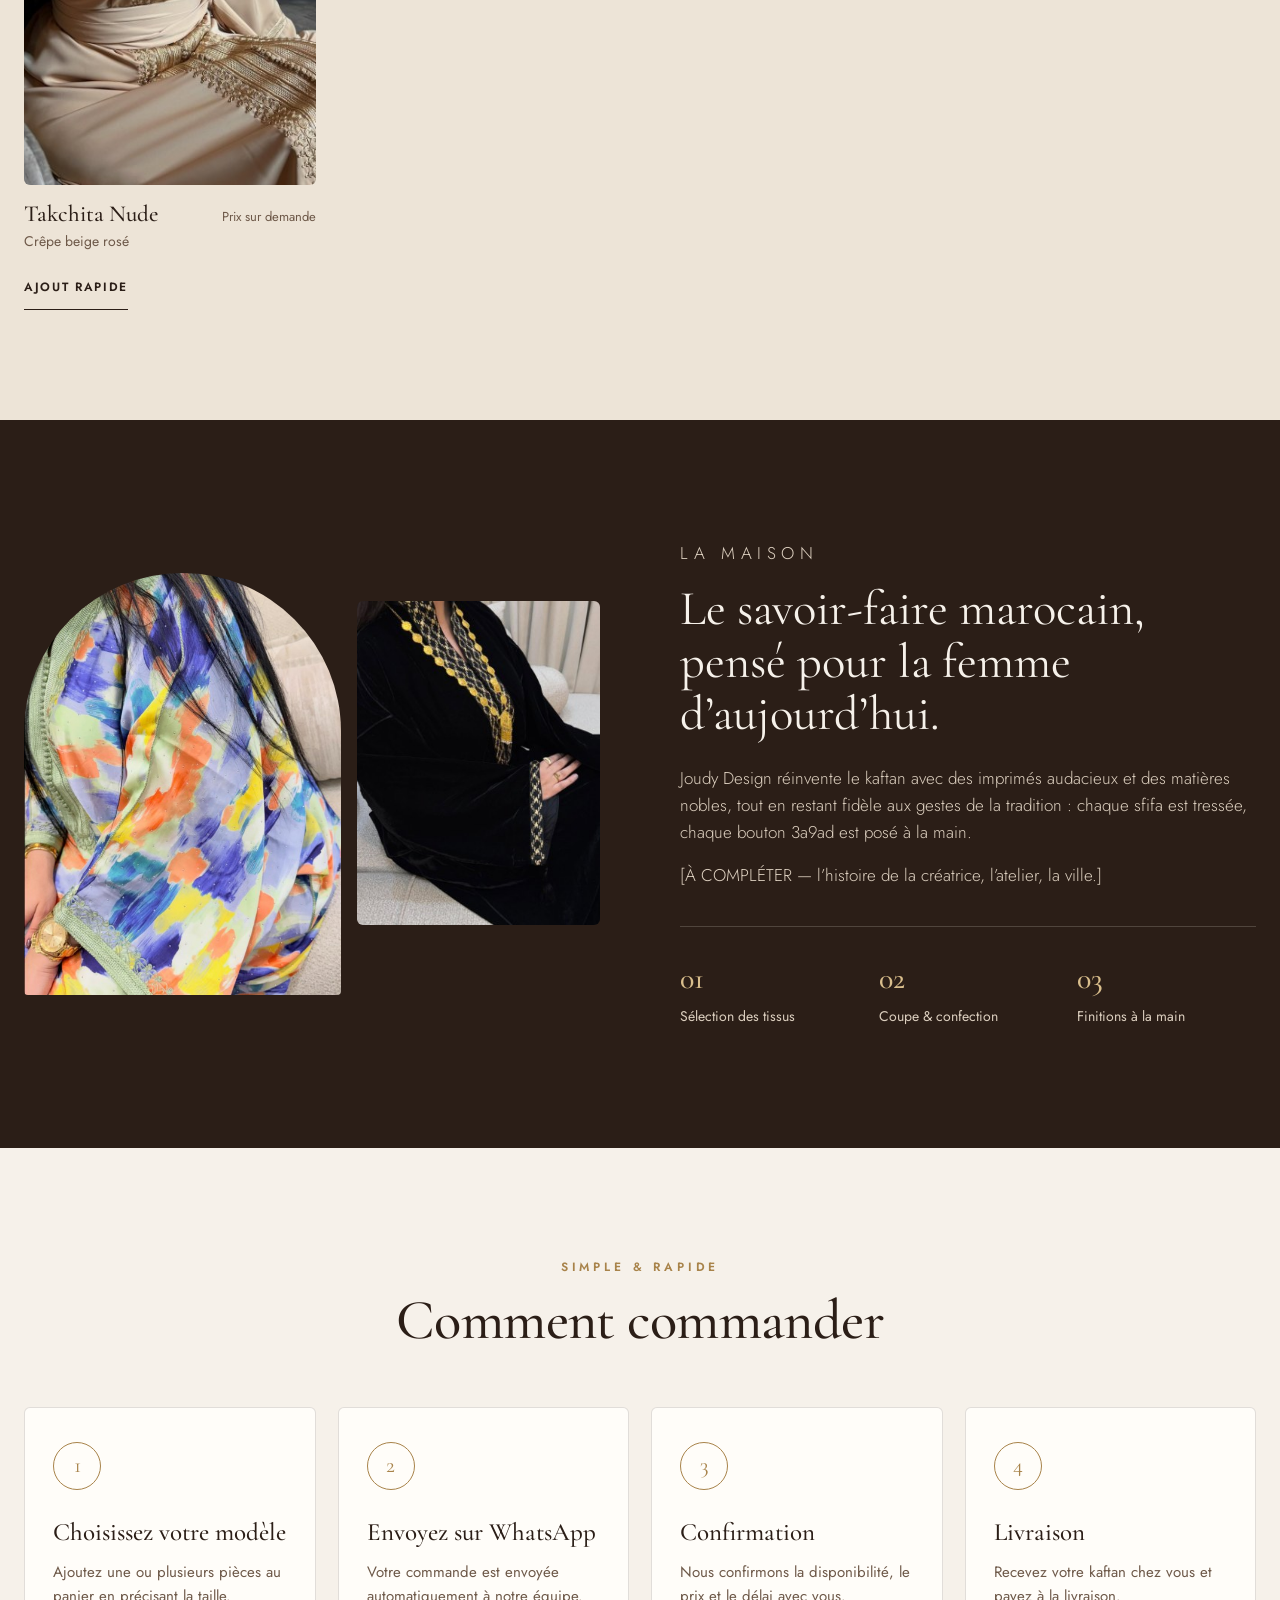
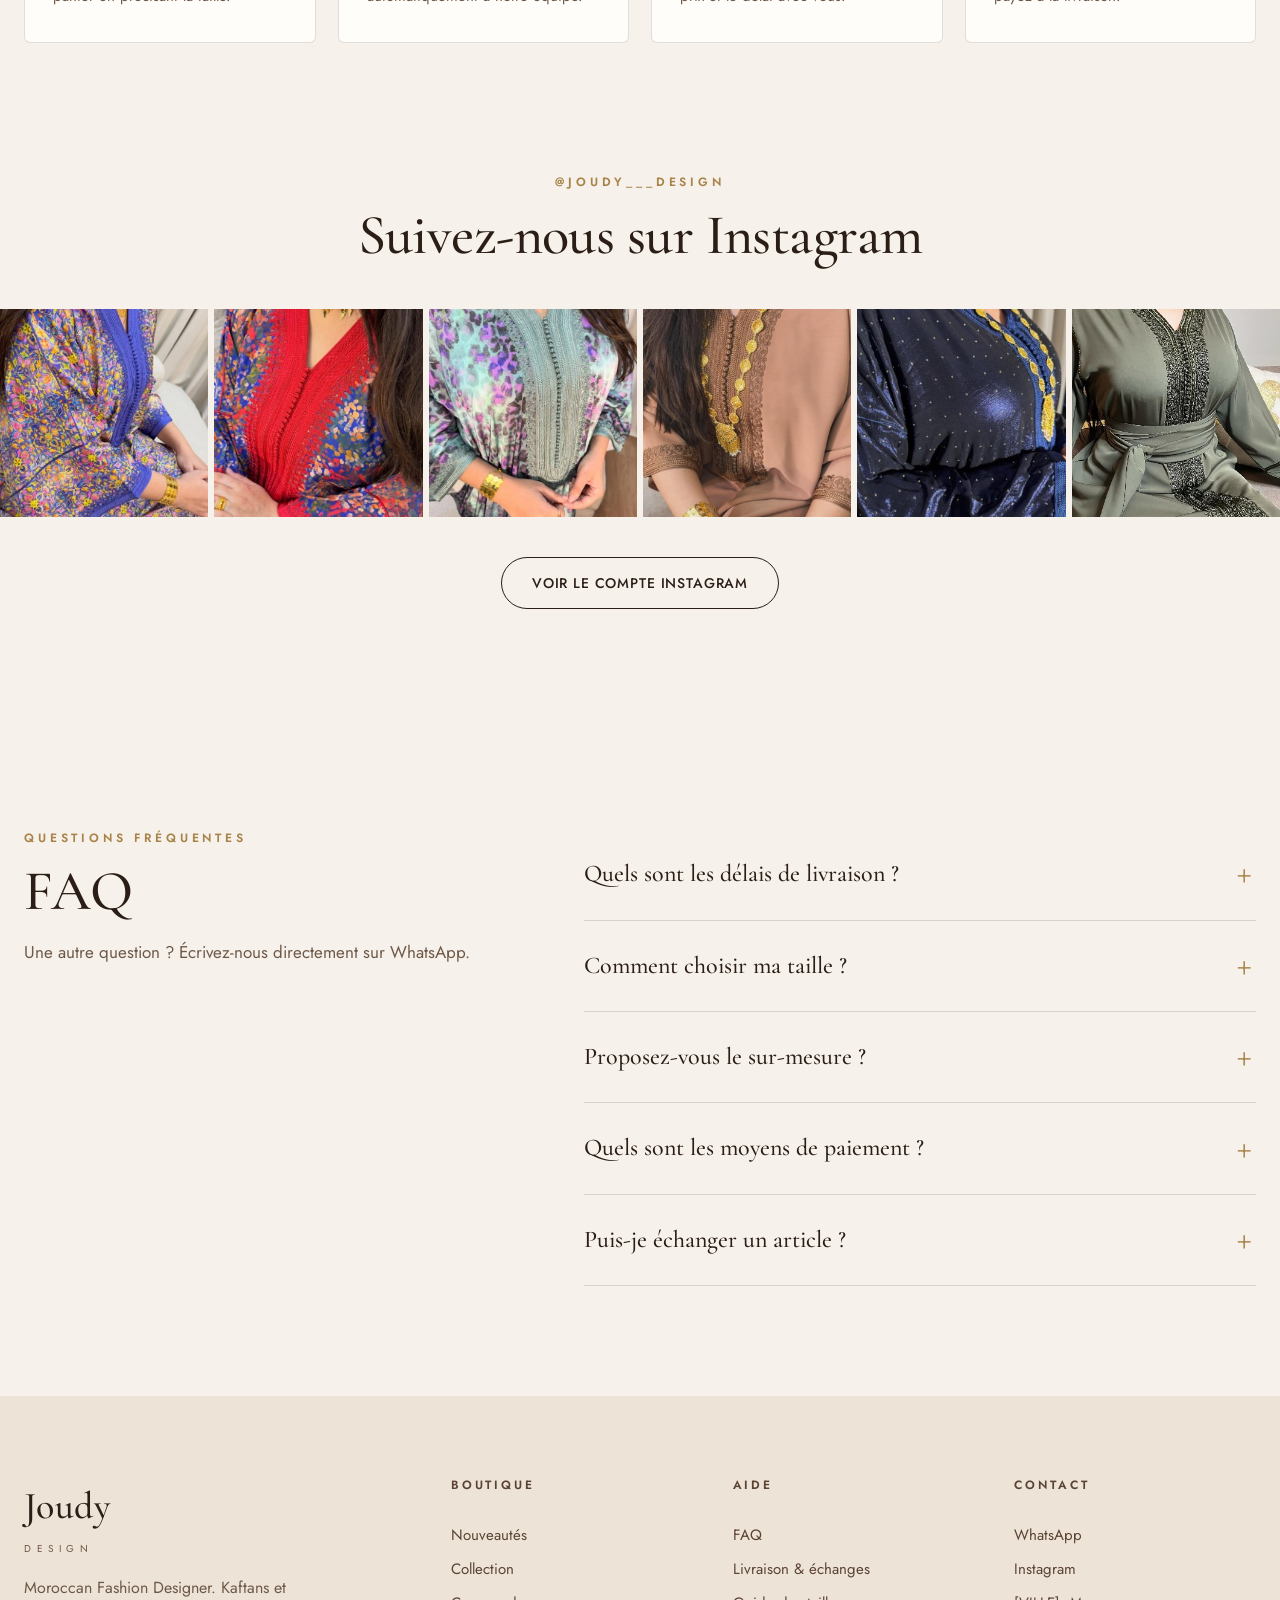
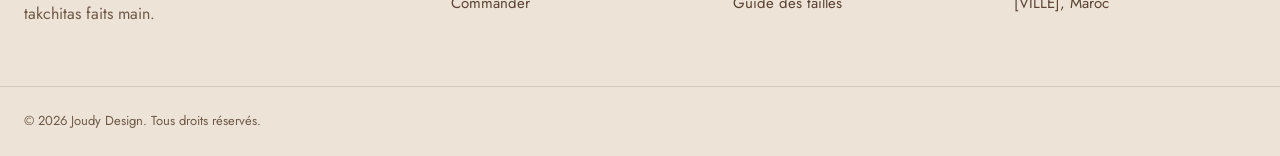
==== commit efa2c582: "Ajout de la page produit, recherche, guide des tailles et page 404 Co-Authored-By: Claude Opus 5.5 <" ====
--- a/index.html
+++ b/index.html
@@ -11,6 +11,7 @@
   <link rel="preconnect" href="https://fonts.googleapis.com">
   <link rel="preconnect" href="https://fonts.gstatic.com" crossorigin>
   <link href="https://fonts.googleapis.com/css2?family=Cormorant+Garamond:ital,wght@0,400;0,500;0,600;1,400;1,500&family=Jost:wght@300;400;500;600&display=swap" rel="stylesheet">
+  <link rel="icon" href="favicon.svg" type="image/svg+xml">
   <link rel="stylesheet" href="assets/css/style.css">
 </head>
 <body>
@@ -46,6 +47,9 @@
           <a href="#commande">Commander</a>
           <a href="#faq">FAQ</a>
         </nav>
+        <button class="icon-btn js-search" aria-label="Rechercher un modèle">
+          <svg viewBox="0 0 24 24" aria-hidden="true"><circle cx="11" cy="11" r="7"/><path d="M20 20l-3.5-3.5"/></svg>
+        </button>
         <button class="icon-btn cart-btn" id="cartOpen" aria-label="Ouvrir le panier">
           <svg viewBox="0 0 24 24" aria-hidden="true"><path d="M5 8h14l-1.2 12.2a1 1 0 0 1-1 .8H7.2a1 1 0 0 1-1-.8L5 8z"/><path d="M9 8V6a3 3 0 0 1 6 0v2"/></svg>
           <span class="cart-btn__count" id="cartCount">0</span>
@@ -137,23 +141,23 @@
         <div class="looks">
           <article class="look look--tall reveal" data-id="lilas">
             <img src="assets/img/looks/lilas.jpg" alt="Kaftan Lilas" loading="lazy">
-            <div class="look__info"><span>Satin imprimé</span><h3>Kaftan Lilas</h3><button class="link-btn js-quick" data-id="lilas">Voir le modèle</button></div>
+            <div class="look__info"><span>Satin imprimé</span><h3>Kaftan Lilas</h3><a class="link-btn" href="product.html?id=lilas">Voir le modèle</a></div>
           </article>
           <article class="look reveal" data-id="rose">
             <img src="assets/img/looks/rose.jpg" alt="Kaftan Warda" loading="lazy">
-            <div class="look__info"><span>Satin imprimé floral</span><h3>Kaftan Warda</h3><button class="link-btn js-quick" data-id="rose">Voir le modèle</button></div>
+            <div class="look__info"><span>Satin imprimé floral</span><h3>Kaftan Warda</h3><a class="link-btn" href="product.html?id=rose">Voir le modèle</a></div>
           </article>
           <article class="look reveal" data-id="noir-dore">
             <img src="assets/img/looks/noir.jpg" alt="Kaftan Noir Doré" loading="lazy">
-            <div class="look__info"><span>Satin noir</span><h3>Kaftan Noir Doré</h3><button class="link-btn js-quick" data-id="noir-dore">Voir le modèle</button></div>
+            <div class="look__info"><span>Satin noir</span><h3>Kaftan Noir Doré</h3><a class="link-btn" href="product.html?id=noir-dore">Voir le modèle</a></div>
           </article>
           <article class="look reveal" data-id="taupe">
             <img src="assets/img/looks/taupe.jpg" alt="Kaftan Taupe" loading="lazy">
-            <div class="look__info"><span>Satin uni</span><h3>Kaftan Taupe</h3><button class="link-btn js-quick" data-id="taupe">Voir le modèle</button></div>
+            <div class="look__info"><span>Satin uni</span><h3>Kaftan Taupe</h3><a class="link-btn" href="product.html?id=taupe">Voir le modèle</a></div>
           </article>
           <article class="look reveal" data-id="zitoun">
             <img src="assets/img/looks/zitoun.jpg" alt="Kaftan Zitoun" loading="lazy">
-            <div class="look__info"><span>Satin vert & or</span><h3>Kaftan Zitoun</h3><button class="link-btn js-quick" data-id="zitoun">Voir le modèle</button></div>
+            <div class="look__info"><span>Satin vert & or</span><h3>Kaftan Zitoun</h3><a class="link-btn" href="product.html?id=zitoun">Voir le modèle</a></div>
           </article>
         </div>
       </div>
@@ -309,6 +313,20 @@
   <a href="#" class="wa-float js-wa" data-msg="Bonjour Joudy Design !" aria-label="Nous écrire sur WhatsApp">
     <svg viewBox="0 0 24 24" aria-hidden="true"><path d="M4 20l1.3-4A8 8 0 1 1 12 20a8 8 0 0 1-4-1.1L4 20z"/><path d="M9.5 9.5c.3 1.6 1.4 3 3 3.8l1-.9 1.6.7-.3 1.4c-2.6.1-6-3-6.1-5.7l1.4-.4.7 1.6z" class="fill"/></svg>
   </a>
+
+  <!-- Recherche -->
+  <div class="search" id="search" hidden>
+    <div class="search__backdrop" data-close-search></div>
+    <div class="search__panel" role="dialog" aria-modal="true" aria-label="Rechercher">
+      <div class="container search__bar">
+        <svg viewBox="0 0 24 24" aria-hidden="true"><circle cx="11" cy="11" r="7"/><path d="M20 20l-3.5-3.5"/></svg>
+        <label class="visually-hidden" for="searchInput">Rechercher un modèle</label>
+        <input id="searchInput" type="search" placeholder="Rechercher un modèle, une couleur, un tissu…" autocomplete="off">
+        <button class="icon-btn" data-close-search aria-label="Fermer la recherche"><svg viewBox="0 0 24 24" aria-hidden="true"><path d="M6 6l12 12M18 6L6 18"/></svg></button>
+      </div>
+      <div class="container search__results" id="searchResults"></div>
+    </div>
+  </div>
 
   <!-- Aperçu produit -->
   <div class="modal" id="modal" hidden>
@@ -339,6 +357,7 @@
           <button class="btn btn--dark btn--block" id="modalAdd">Ajouter au panier</button>
           <a class="btn btn--ghost btn--block" id="modalWa" href="#" target="_blank" rel="noopener">Commander directement sur WhatsApp</a>
         </div>
+        <a class="link-btn modal__more" id="modalLink" href="#">Voir la fiche produit complète</a>
         <ul class="modal__notes">
           <li>Livraison partout au Maroc</li>
           <li>Paiement à la livraison</li>
--- a/assets/css/style.css
+++ b/assets/css/style.css
@@ -429,3 +429,131 @@
   .reveal { opacity: 1; transform: none; }
 }
 body.no-scroll { overflow: hidden; }
+
+/* ==========================================================
+   Ajouts : cartes, recherche, page produit
+   ========================================================== */
+.card__media { display: block; }
+.card__alt { position: absolute; inset: 0; opacity: 0; transition: opacity .6s var(--ease), transform 1s var(--ease); }
+.card:hover .card__alt { opacity: 1; }
+.card__name a:hover { color: var(--brown); }
+.modal__more { display: inline-block; margin-top: 18px; }
+
+/* Recherche */
+.search { position: fixed; inset: 0; z-index: 110; }
+.search__backdrop { position: absolute; inset: 0; background: rgba(28, 19, 14, .55); animation: fade .3s; }
+.search__panel { position: relative; background: var(--ivory); padding: 24px 0 32px; box-shadow: var(--shadow); animation: drop .35s var(--ease); max-height: 90vh; overflow: auto; }
+@keyframes drop { from { transform: translateY(-30px); opacity: 0; } }
+.search__bar { display: flex; align-items: center; gap: 14px; border-bottom: 1px solid var(--espresso); padding-bottom: 12px; }
+.search__bar > svg { width: 26px; height: 26px; color: var(--muted); flex: none; }
+.search__bar input { flex: 1; min-width: 0; border: 0; background: none; font-family: var(--serif); font-size: clamp(22px, 3vw, 32px); color: var(--espresso); padding: 8px 0; outline: none; }
+.search__results { display: grid; grid-template-columns: repeat(4, minmax(0, 1fr)); gap: 12px 24px; padding-top: 24px; }
+.sr { display: flex; gap: 14px; align-items: center; padding: 8px; border-radius: var(--radius); transition: background .2s; }
+.sr:hover { background: var(--sand); }
+.sr img { width: 56px; height: 72px; object-fit: cover; border-radius: 4px; flex: none; }
+.sr strong { display: block; font-family: var(--serif); font-size: 19px; font-weight: 500; }
+.sr small { color: var(--muted); font-size: 13px; }
+.sr__empty { grid-column: 1 / -1; color: var(--muted); }
+@media (max-width: 960px) { .search__results { grid-template-columns: repeat(2, minmax(0, 1fr)); } }
+@media (max-width: 520px) { .search__results { grid-template-columns: 1fr; } }
+
+/* Page produit */
+.crumbs { display: flex; flex-wrap: wrap; gap: 10px; padding: 26px 0 30px; font-size: 13px; color: var(--muted); letter-spacing: .04em; }
+.crumbs a:hover { color: var(--espresso); }
+.crumbs [aria-current] { color: var(--espresso); }
+.pdp__grid { display: grid; grid-template-columns: 1.15fr 1fr; gap: 72px; align-items: start; padding-bottom: 110px; }
+.pdp__gallery { display: grid; grid-template-columns: 88px 1fr; gap: 16px; position: sticky; top: 104px; }
+.pdp__thumbs { display: flex; flex-direction: column; gap: 12px; }
+.pdp__thumbs[hidden] { display: none; }
+.pdp__gallery:has(.pdp__thumbs[hidden]) { grid-template-columns: 1fr; }
+.pdp__thumb { padding: 0; border: 1px solid transparent; border-radius: 4px; overflow: hidden; cursor: pointer; background: var(--sand-2); opacity: .6; transition: all .25s; }
+.pdp__thumb img { width: 100%; aspect-ratio: 3 / 4; object-fit: cover; }
+.pdp__thumb:hover { opacity: 1; }
+.pdp__thumb[aria-current="true"] { opacity: 1; border-color: var(--espresso); }
+.pdp__stage { position: relative; overflow: hidden; border-radius: var(--radius); background: var(--sand-2); aspect-ratio: 3 / 4; cursor: zoom-in; }
+.pdp__stage img { width: 100%; height: 100%; object-fit: cover; transition: transform .35s var(--ease), opacity .15s; }
+.pdp__stage img.is-fading { opacity: 0; }
+.pdp__stage.is-zoom img { transform: scale(1.7); }
+.pdp__stage .card__tag { z-index: 2; }
+.pdp__nav { position: absolute; top: 50%; transform: translateY(-50%); width: 44px; height: 44px; border-radius: 50%; border: 0; background: rgba(255, 253, 249, .92); cursor: pointer; display: flex; align-items: center; justify-content: center; z-index: 2; opacity: 0; transition: opacity .3s; }
+.pdp__nav[hidden] { display: none; }
+.pdp__nav--prev { left: 14px; } .pdp__nav--next { right: 14px; }
+.pdp__stage:hover .pdp__nav, .pdp__nav:focus-visible { opacity: 1; }
+.pdp__dots { position: absolute; bottom: 14px; left: 0; right: 0; display: none; justify-content: center; gap: 6px; z-index: 2; }
+.pdp__dots span { width: 7px; height: 7px; border-radius: 50%; background: rgba(255, 253, 249, .55); transition: all .3s; }
+.pdp__dots span.on { background: var(--white); width: 20px; border-radius: 4px; }
+
+.pdp__info { padding-top: 8px; }
+.pdp__title { margin: 0; font-family: var(--serif); font-weight: 400; font-size: clamp(42px, 4.6vw, 64px); line-height: 1; letter-spacing: -.01em; }
+.pdp__price { margin: 16px 0 0; font-size: 20px; font-weight: 500; }
+.pdp__price.is-ask { font-size: 16px; color: var(--muted); font-weight: 400; letter-spacing: .04em; }
+.pdp__lead { margin: 18px 0 0; color: var(--muted); font-size: 17px; }
+.pdp__block { margin-top: 34px; padding-top: 28px; border-top: 1px solid var(--line); }
+.pdp__label { display: flex; justify-content: space-between; align-items: center; margin-bottom: 14px; font-size: 13px; letter-spacing: .1em; text-transform: uppercase; }
+.pdp__label strong { font-weight: 600; }
+.pdp__sizes { display: flex; flex-wrap: wrap; gap: 8px; }
+.pdp__sizes .size { min-width: 60px; min-height: 50px; font-size: 15px; transition: all .2s; }
+.pdp__sizes .size:hover { border-color: var(--espresso); }
+.pdp__error { margin: 10px 0 0; color: #9A3B2A; font-size: 14px; }
+.pdp__buy { display: flex; gap: 12px; margin-top: 26px; }
+.pdp__buy .qty__ctrl { flex: none; }
+.pdp__buy .qty__ctrl button { height: 52px; }
+.pdp__buy .btn { flex: 1; }
+.pdp__wa { margin-top: 12px; }
+.pdp__trust { list-style: none; margin: 28px 0 0; padding: 22px 0; border-top: 1px solid var(--line); border-bottom: 1px solid var(--line); display: grid; grid-template-columns: repeat(3, minmax(0, 1fr)); gap: 12px; font-size: 13px; color: var(--muted); }
+.pdp__trust li { display: flex; flex-direction: column; align-items: center; text-align: center; gap: 8px; }
+.pdp__trust svg { color: var(--gold); width: 26px; height: 26px; }
+.pdp__acc details { border-bottom: 1px solid var(--line); }
+.pdp__acc summary { list-style: none; cursor: pointer; padding: 22px 36px 22px 0; position: relative; font-size: 13px; font-weight: 600; letter-spacing: .18em; text-transform: uppercase; }
+.pdp__acc summary::-webkit-details-marker { display: none; }
+.pdp__acc summary::after { content: "+"; position: absolute; right: 4px; top: 50%; transform: translateY(-50%); font-size: 22px; font-weight: 300; color: var(--gold); transition: transform .3s; }
+.pdp__acc details[open] summary::after { transform: translateY(-50%) rotate(45deg); }
+.pdp__acc details > div { padding-bottom: 22px; color: var(--muted); font-size: 15px; }
+.pdp__acc p { margin: 0 0 10px; }
+.pdp__acc ul { margin: 0; padding-left: 18px; }
+.pdp__acc strong { color: var(--espresso); font-weight: 500; }
+.pdp__share { margin-top: 26px; }
+.pdp__notfound { text-align: center; padding: 80px 24px 140px; display: flex; flex-direction: column; align-items: center; gap: 24px; }
+.pdp__notfound[hidden] { display: none; }
+
+@media (max-width: 960px) {
+  .pdp__grid { grid-template-columns: 1fr; gap: 36px; padding-bottom: 80px; }
+  .pdp__gallery { position: static; grid-template-columns: 1fr; }
+  .pdp__thumbs { display: none; }
+  .pdp__dots { display: flex; }
+  .pdp__dots[hidden] { display: none; }
+  .pdp__nav { opacity: 1; }
+  .pdp__stage { margin: 0 -24px; border-radius: 0; cursor: default; }
+  .crumbs { padding: 16px 0 18px; }
+}
+
+/* Barre d'achat mobile */
+.buybar {
+  position: fixed; left: 0; right: 0; bottom: 0; z-index: 45;
+  display: none; align-items: center; justify-content: space-between; gap: 16px;
+  padding: 12px 20px calc(12px + env(safe-area-inset-bottom)); background: var(--white); border-top: 1px solid var(--line);
+  transform: translateY(110%); transition: transform .35s var(--ease);
+}
+.buybar strong { display: block; font-family: var(--serif); font-size: 20px; font-weight: 500; line-height: 1.1; }
+.buybar span { font-size: 13px; color: var(--muted); }
+.buybar .btn { min-height: 46px; padding: 0 26px; }
+.buybar.show { transform: none; }
+@media (max-width: 960px) {
+  .buybar { display: flex; }
+  .wa-float--pdp { bottom: 96px; }
+}
+
+/* Guide des tailles */
+.guide {
+  position: relative; margin: 8vh auto; width: min(620px, calc(100% - 32px)); max-height: 84vh; overflow: auto;
+  background: var(--ivory); border-radius: 10px; padding: 44px 40px 36px; box-shadow: var(--shadow); animation: pop .4s var(--ease);
+}
+.guide h2 { margin: 0; font-family: var(--serif); font-weight: 500; font-size: 40px; }
+.guide__lead { color: var(--muted); margin: 12px 0 24px; }
+.guide__table { overflow-x: auto; margin-bottom: 24px; }
+.guide table { width: 100%; border-collapse: collapse; font-size: 15px; }
+.guide th, .guide td { padding: 14px 12px; text-align: left; border-bottom: 1px solid var(--line); }
+.guide thead th { font-size: 12px; letter-spacing: .16em; text-transform: uppercase; font-weight: 600; color: var(--muted); }
+.guide tbody th { font-family: var(--serif); font-size: 20px; font-weight: 500; }
+@media (max-width: 520px) { .guide { padding: 36px 22px 26px; } }
+.search__bar input::-webkit-search-cancel-button { -webkit-appearance: none; display: none; }
